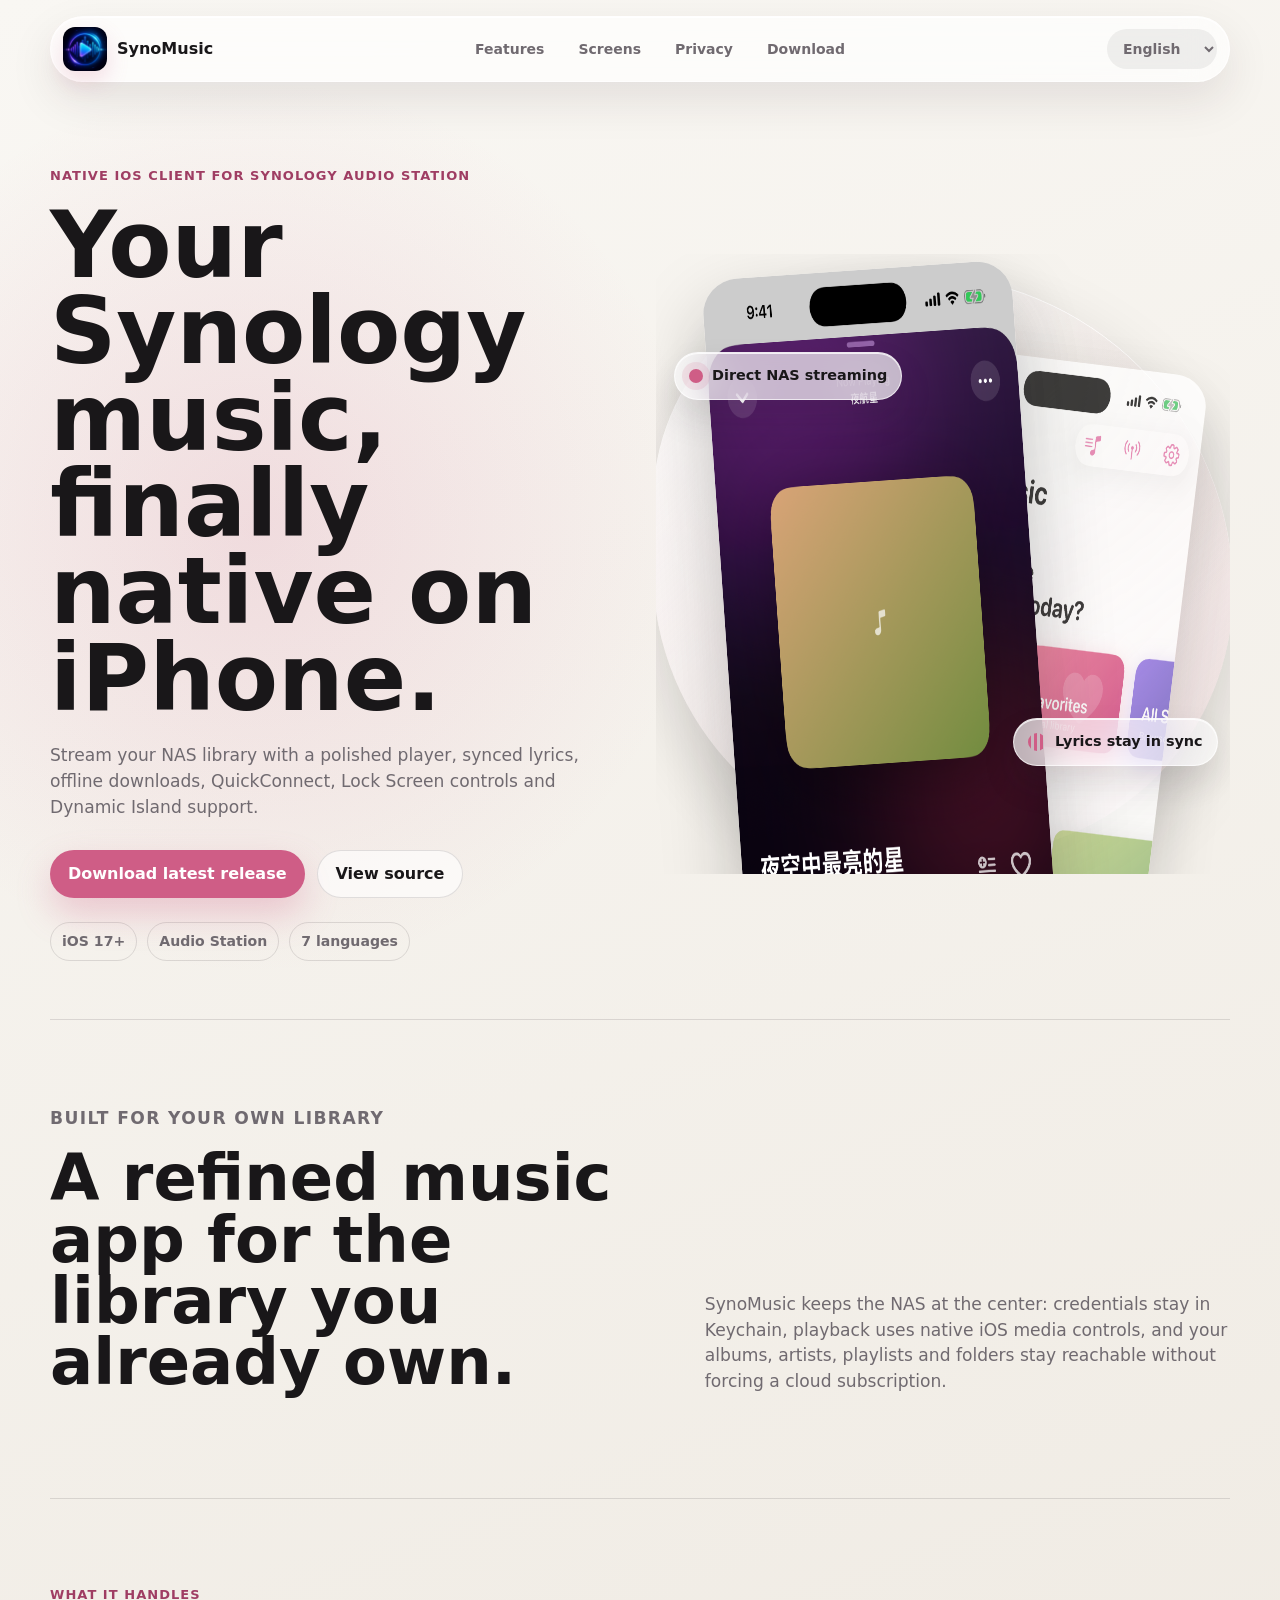
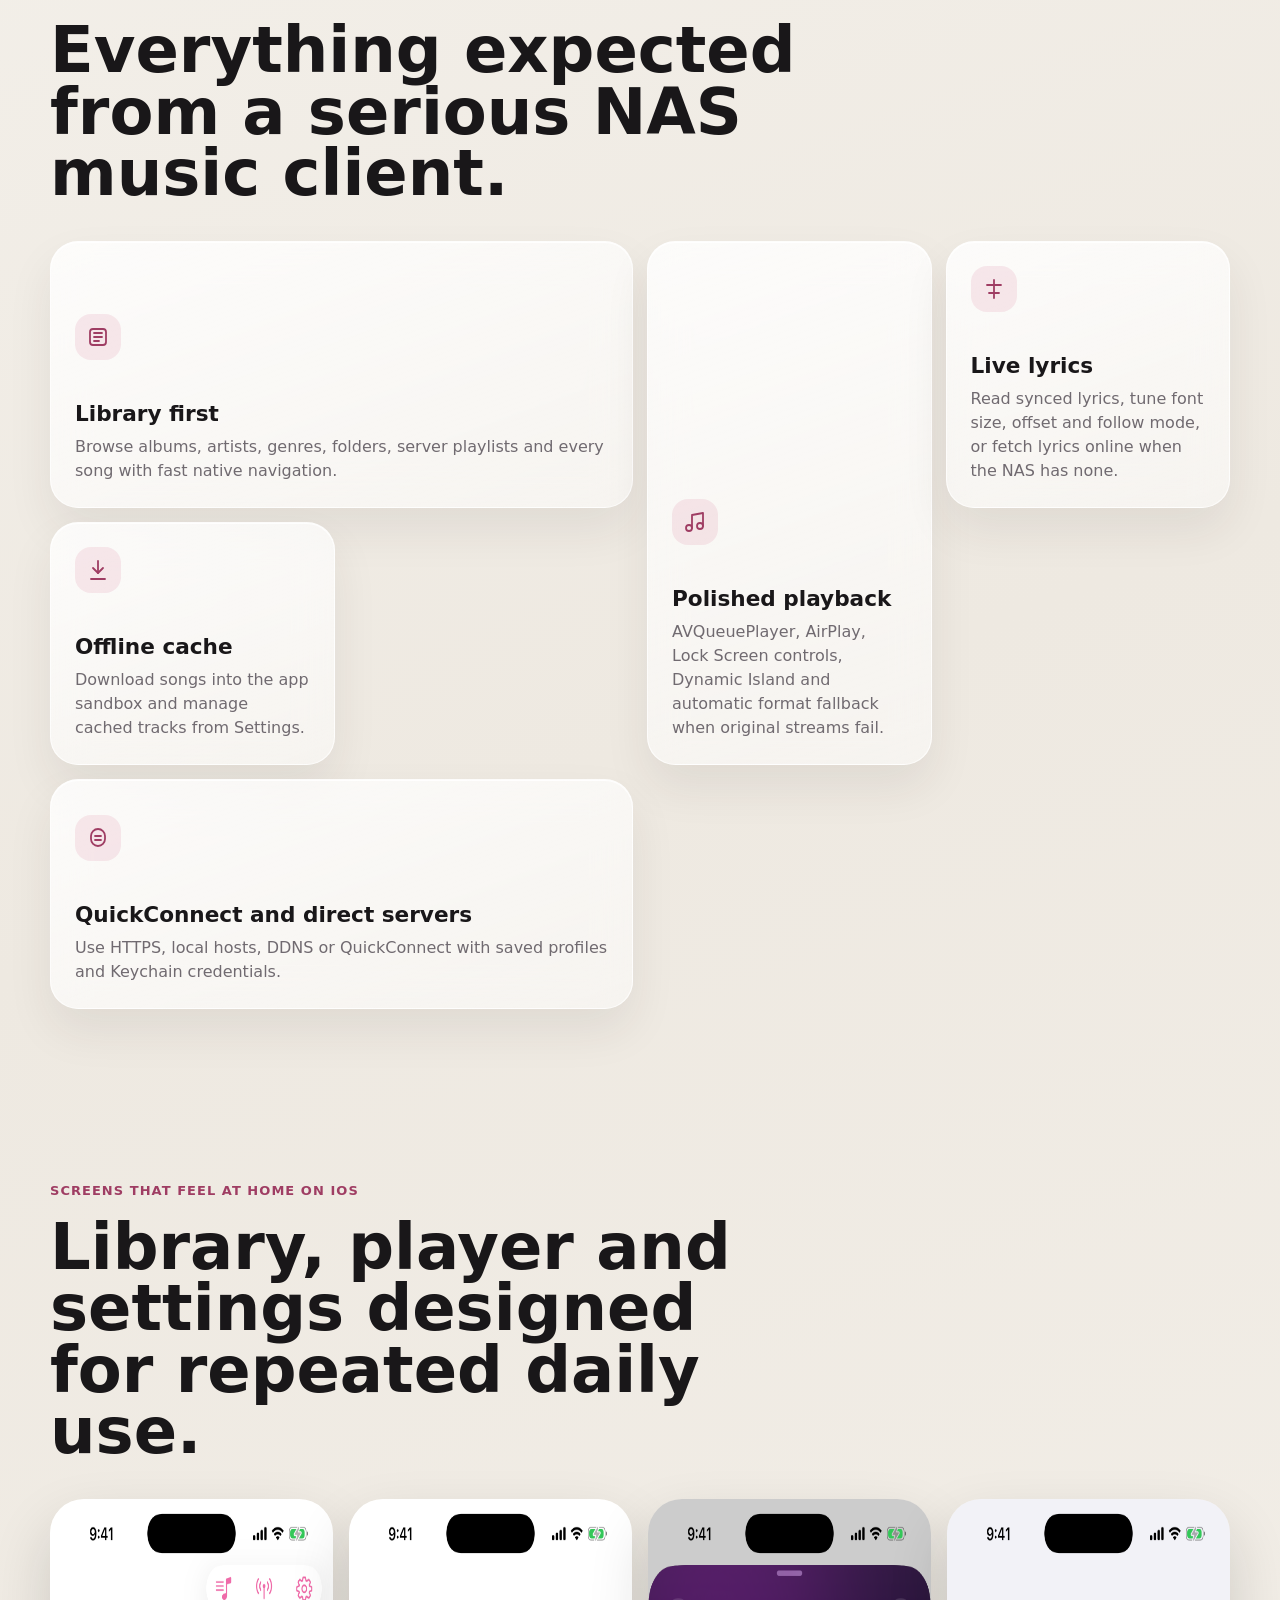
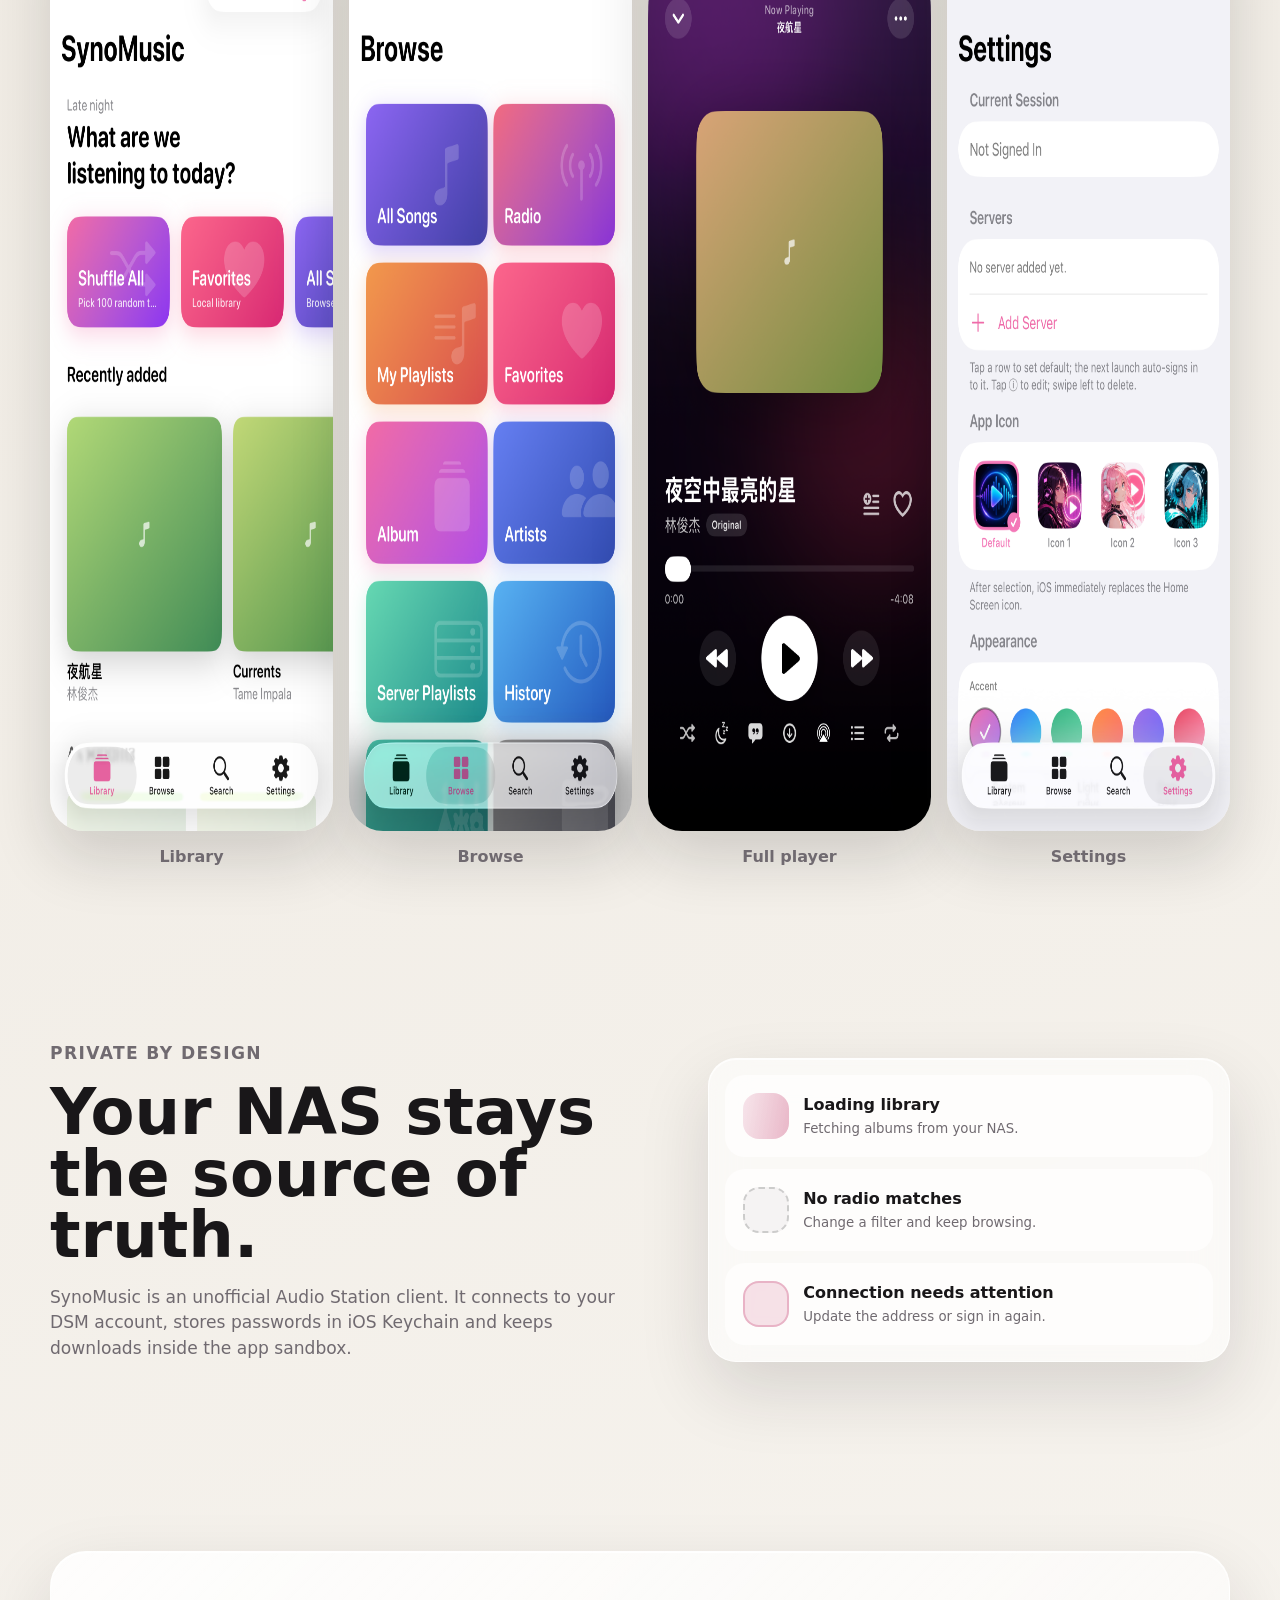
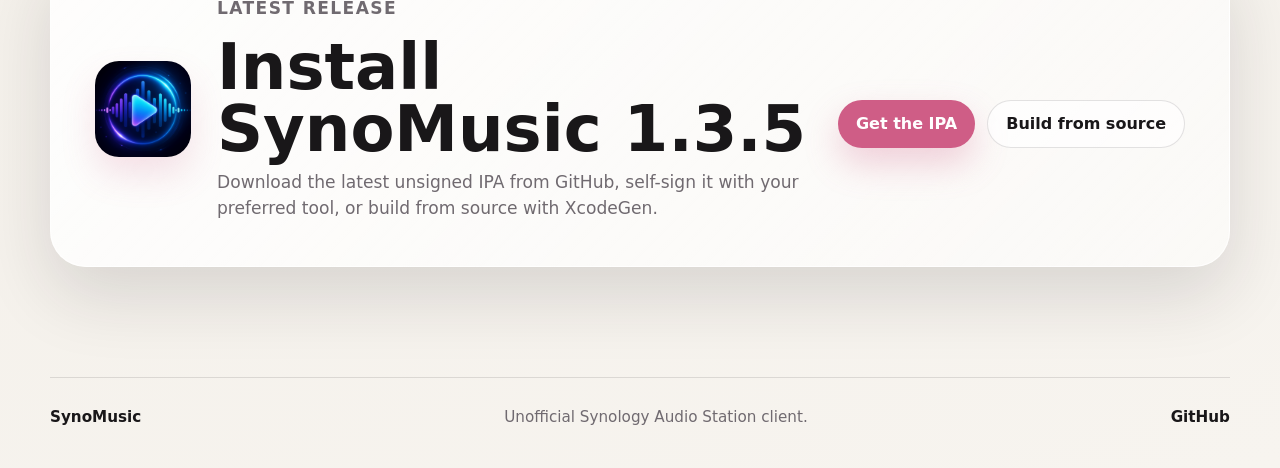
==== docs/index.html @ 9a3796c9 "Add GitHub Pages website" ====
<!doctype html>
<html lang="en">
<head>
  <meta charset="utf-8">
  <meta name="viewport" content="width=device-width, initial-scale=1">
  <meta name="color-scheme" content="light dark">
  <meta name="description" content="SynoMusic is a native iOS music client for Synology Audio Station.">
  <title>SynoMusic - Native Synology music for iPhone</title>
  <link rel="icon" href="./assets/images/app-icon-preview.png">
  <link rel="apple-touch-icon" href="./assets/images/app-icon-preview.png">
  <link rel="stylesheet" href="./assets/styles.css">
</head>
<body>
  <div class="site-shell">
    <header class="site-header" data-reveal>
      <a class="brand" href="#top" aria-label="SynoMusic">
        <img src="./assets/images/app-icon-preview.png" width="44" height="44" alt="">
        <span>SynoMusic</span>
      </a>
      <nav class="main-nav" aria-label="Primary">
        <a href="#features" data-i18n="nav.features">Features</a>
        <a href="#screens" data-i18n="nav.screens">Screens</a>
        <a href="#privacy" data-i18n="nav.privacy">Privacy</a>
        <a href="#download" data-i18n="nav.download">Download</a>
      </nav>
      <label class="language-picker">
        <span class="sr-only" data-i18n="language.label">Language</span>
        <select id="languageSelect" aria-label="Language">
          <option value="en">English</option>
          <option value="zh-Hans">简体中文</option>
          <option value="zh-Hant">繁體中文</option>
          <option value="ja">日本語</option>
          <option value="ko">한국어</option>
          <option value="de">Deutsch</option>
          <option value="fr">Français</option>
        </select>
      </label>
    </header>

    <main id="top">
      <section class="hero-section" aria-labelledby="hero-title">
        <div class="hero-copy" data-reveal>
          <p class="eyebrow" data-i18n="hero.eyebrow">Native iOS client for Synology Audio Station</p>
          <h1 id="hero-title" data-i18n="hero.title">Your Synology music, finally native on iPhone.</h1>
          <p class="hero-lede" data-i18n="hero.lede">Stream your NAS library with a polished player, synced lyrics, offline downloads, QuickConnect, Lock Screen controls and Dynamic Island support.</p>
          <div class="hero-actions">
            <a class="button primary" href="https://github.com/ZanwingMak/SynoMusic/releases/latest" data-i18n="hero.primaryCta">Download latest release</a>
            <a class="button secondary" href="https://github.com/ZanwingMak/SynoMusic" data-i18n="hero.secondaryCta">View source</a>
          </div>
          <div class="hero-meta" aria-label="Highlights">
            <span data-i18n="hero.metaOne">iOS 17+</span>
            <span data-i18n="hero.metaTwo">Audio Station</span>
            <span data-i18n="hero.metaThree">7 languages</span>
          </div>
        </div>

        <div class="hero-visual" data-reveal>
          <div class="visual-orbit" aria-hidden="true"></div>
          <div class="phone-stack" aria-label="SynoMusic app screenshots">
            <img class="phone-shot shot-back" src="./assets/images/screen-library.png" width="430" height="932" alt="">
            <img class="phone-shot shot-front" src="./assets/images/screen-player.png" width="430" height="932" alt="SynoMusic full player screen">
          </div>
          <div class="status-float status-top">
            <span class="status-dot"></span>
            <span data-i18n="hero.floatOne">Direct NAS streaming</span>
          </div>
          <div class="status-float status-bottom">
            <span class="wave-icon" aria-hidden="true"></span>
            <span data-i18n="hero.floatTwo">Lyrics stay in sync</span>
          </div>
        </div>
      </section>

      <section class="section intro-strip" aria-label="Product summary" data-reveal>
        <div>
          <p class="section-kicker" data-i18n="intro.kicker">Built for your own library</p>
          <h2 data-i18n="intro.title">A refined music app for the library you already own.</h2>
        </div>
        <p data-i18n="intro.body">SynoMusic keeps the NAS at the center: credentials stay in Keychain, playback uses native iOS media controls, and your albums, artists, playlists and folders stay reachable without forcing a cloud subscription.</p>
      </section>

      <section id="features" class="section feature-grid" aria-labelledby="features-title">
        <div class="section-heading" data-reveal>
          <p class="section-kicker" data-i18n="features.kicker">What it handles</p>
          <h2 id="features-title" data-i18n="features.title">Everything expected from a serious NAS music client.</h2>
        </div>
        <div class="features">
          <article class="feature-panel large" data-reveal>
            <div class="feature-icon" aria-hidden="true">
              <svg viewBox="0 0 24 24"><path d="M4 17V7a3 3 0 0 1 3-3h10a3 3 0 0 1 3 3v10a3 3 0 0 1-3 3H7a3 3 0 0 1-3-3Z"/><path d="M8 8h8M8 12h8M8 16h5"/></svg>
            </div>
            <h3 data-i18n="features.library.title">Library first</h3>
            <p data-i18n="features.library.body">Browse albums, artists, genres, folders, server playlists and every song with fast native navigation.</p>
          </article>
          <article class="feature-panel tall" data-reveal>
            <div class="feature-icon" aria-hidden="true">
              <svg viewBox="0 0 24 24"><path d="M9 18V5l11-2v13"/><circle cx="6" cy="18" r="3"/><circle cx="17" cy="16" r="3"/></svg>
            </div>
            <h3 data-i18n="features.player.title">Polished playback</h3>
            <p data-i18n="features.player.body">AVQueuePlayer, AirPlay, Lock Screen controls, Dynamic Island and automatic format fallback when original streams fail.</p>
          </article>
          <article class="feature-panel" data-reveal>
            <div class="feature-icon" aria-hidden="true">
              <svg viewBox="0 0 24 24"><path d="M12 3v18M5 8h14M7 16h10"/></svg>
            </div>
            <h3 data-i18n="features.lyrics.title">Live lyrics</h3>
            <p data-i18n="features.lyrics.body">Read synced lyrics, tune font size, offset and follow mode, or fetch lyrics online when the NAS has none.</p>
          </article>
          <article class="feature-panel" data-reveal>
            <div class="feature-icon" aria-hidden="true">
              <svg viewBox="0 0 24 24"><path d="M12 3v12"/><path d="m7 10 5 5 5-5"/><path d="M5 21h14"/></svg>
            </div>
            <h3 data-i18n="features.offline.title">Offline cache</h3>
            <p data-i18n="features.offline.body">Download songs into the app sandbox and manage cached tracks from Settings.</p>
          </article>
          <article class="feature-panel wide" data-reveal>
            <div class="feature-icon" aria-hidden="true">
              <svg viewBox="0 0 24 24"><path d="M12 3a7 7 0 0 0-7 7v3a7 7 0 0 0 14 0v-3a7 7 0 0 0-7-7Z"/><path d="M9 10h6M9 14h6"/></svg>
            </div>
            <h3 data-i18n="features.quickconnect.title">QuickConnect and direct servers</h3>
            <p data-i18n="features.quickconnect.body">Use HTTPS, local hosts, DDNS or QuickConnect with saved profiles and Keychain credentials.</p>
          </article>
        </div>
      </section>

      <section id="screens" class="section screen-showcase" aria-labelledby="screens-title">
        <div class="section-heading" data-reveal>
          <p class="section-kicker" data-i18n="screens.kicker">Screens that feel at home on iOS</p>
          <h2 id="screens-title" data-i18n="screens.title">Library, player and settings designed for repeated daily use.</h2>
        </div>
        <div class="screen-rail" aria-label="Application screenshots">
          <figure data-reveal>
            <img src="./assets/images/screen-library.png" width="430" height="932" alt="Library screen">
            <figcaption data-i18n="screens.library">Library</figcaption>
          </figure>
          <figure data-reveal>
            <img src="./assets/images/screen-browse.png" width="430" height="932" alt="Browse screen">
            <figcaption data-i18n="screens.browse">Browse</figcaption>
          </figure>
          <figure data-reveal>
            <img src="./assets/images/screen-player.png" width="430" height="932" alt="Full player screen">
            <figcaption data-i18n="screens.player">Full player</figcaption>
          </figure>
          <figure data-reveal>
            <img src="./assets/images/screen-settings.png" width="430" height="932" alt="Settings screen">
            <figcaption data-i18n="screens.settings">Settings</figcaption>
          </figure>
        </div>
      </section>

      <section id="privacy" class="section trust-section" aria-labelledby="privacy-title">
        <div class="trust-copy" data-reveal>
          <p class="section-kicker" data-i18n="privacy.kicker">Private by design</p>
          <h2 id="privacy-title" data-i18n="privacy.title">Your NAS stays the source of truth.</h2>
          <p data-i18n="privacy.body">SynoMusic is an unofficial Audio Station client. It connects to your DSM account, stores passwords in iOS Keychain and keeps downloads inside the app sandbox.</p>
        </div>
        <div class="state-board" data-reveal aria-live="polite">
          <div class="state-row loading">
            <span></span>
            <strong data-i18n="states.loading.title">Loading library</strong>
            <small data-i18n="states.loading.body">Fetching albums from your NAS.</small>
          </div>
          <div class="state-row empty">
            <span></span>
            <strong data-i18n="states.empty.title">No radio matches</strong>
            <small data-i18n="states.empty.body">Change a filter and keep browsing.</small>
          </div>
          <div class="state-row error">
            <span></span>
            <strong data-i18n="states.error.title">Connection needs attention</strong>
            <small data-i18n="states.error.body">Update the address or sign in again.</small>
          </div>
        </div>
      </section>

      <section id="download" class="section download-section" aria-labelledby="download-title" data-reveal>
        <div class="download-card">
          <img src="./assets/images/app-icon.png" width="96" height="96" alt="">
          <div>
            <p class="section-kicker" data-i18n="download.kicker">Latest release</p>
            <h2 id="download-title" data-i18n="download.title">Install SynoMusic 1.3.5</h2>
            <p data-i18n="download.body">Download the latest unsigned IPA from GitHub, self-sign it with your preferred tool, or build from source with XcodeGen.</p>
          </div>
          <div class="download-actions">
            <a class="button primary" href="https://github.com/ZanwingMak/SynoMusic/releases/latest" data-i18n="download.primaryCta">Get the IPA</a>
            <a class="button secondary" href="https://github.com/ZanwingMak/SynoMusic#build-from-source" data-i18n="download.secondaryCta">Build from source</a>
          </div>
        </div>
      </section>
    </main>

    <footer class="site-footer">
      <span>SynoMusic</span>
      <span data-i18n="footer.note">Unofficial Synology Audio Station client.</span>
      <a href="https://github.com/ZanwingMak/SynoMusic" data-i18n="footer.github">GitHub</a>
    </footer>
  </div>

  <script src="./assets/main.js"></script>
</body>
</html>
---- docs/assets/styles.css ----
:root {
  color-scheme: light;
  --bg: #f7f4ef;
  --surface: rgba(255, 255, 255, 0.72);
  --surface-strong: #ffffff;
  --ink: #191719;
  --muted: #706a70;
  --line: rgba(25, 23, 25, 0.12);
  --accent: #cf5d86;
  --accent-dark: #9f3d63;
  --accent-soft: rgba(207, 93, 134, 0.13);
  --shadow: 0 28px 70px rgba(37, 27, 32, 0.14);
  --radius-lg: 28px;
  --radius-md: 20px;
  --radius-sm: 14px;
  --font-display: "Outfit", "Avenir Next", "SF Pro Display", ui-sans-serif, system-ui, sans-serif;
  --font-body: "Satoshi", "Avenir Next", "SF Pro Text", ui-sans-serif, system-ui, sans-serif;
}

* {
  box-sizing: border-box;
}

html {
  scroll-behavior: smooth;
}

body {
  margin: 0;
  background:
    radial-gradient(circle at 20% 10%, rgba(207, 93, 134, 0.16), transparent 28rem),
    linear-gradient(160deg, #f9f7f3 0%, #eee9e1 45%, #f7f4ef 100%);
  color: var(--ink);
  font-family: var(--font-body);
  line-height: 1.5;
}

a {
  color: inherit;
  text-decoration: none;
}

img {
  display: block;
  max-width: 100%;
}

button,
select,
a {
  -webkit-tap-highlight-color: transparent;
}

:focus-visible {
  outline: 3px solid rgba(207, 93, 134, 0.5);
  outline-offset: 4px;
}

.site-shell {
  min-height: 100dvh;
  overflow: hidden;
}

.site-header {
  position: sticky;
  top: 16px;
  z-index: 20;
  display: grid;
  grid-template-columns: auto 1fr auto;
  align-items: center;
  gap: 20px;
  width: min(1180px, calc(100% - 32px));
  margin: 16px auto 0;
  padding: 10px 12px;
  border: 1px solid rgba(255, 255, 255, 0.7);
  border-radius: 999px;
  background: rgba(255, 255, 255, 0.64);
  box-shadow: 0 18px 45px rgba(45, 34, 41, 0.1), inset 0 1px 0 rgba(255, 255, 255, 0.85);
  backdrop-filter: blur(22px);
}

.brand {
  display: inline-grid;
  grid-auto-flow: column;
  align-items: center;
  gap: 10px;
  min-width: 0;
  font-family: var(--font-display);
  font-weight: 800;
  letter-spacing: 0;
}

.brand img {
  border-radius: 12px;
  box-shadow: 0 10px 22px rgba(207, 93, 134, 0.2);
}

.main-nav {
  display: flex;
  justify-content: center;
  gap: 6px;
  min-width: 0;
}

.main-nav a,
.language-picker select {
  border: 0;
  border-radius: 999px;
  background: transparent;
  color: var(--muted);
  font: 700 14px/1 var(--font-body);
}

.main-nav a {
  padding: 12px 14px;
  transition: transform 180ms ease, background 180ms ease, color 180ms ease;
}

.main-nav a:hover {
  transform: translateY(-1px);
  background: rgba(25, 23, 25, 0.06);
  color: var(--ink);
}

.language-picker {
  display: grid;
}

.language-picker select {
  max-width: 132px;
  padding: 11px 12px;
  background: rgba(25, 23, 25, 0.06);
  cursor: pointer;
}

.sr-only {
  position: absolute;
  width: 1px;
  height: 1px;
  padding: 0;
  margin: -1px;
  overflow: hidden;
  clip: rect(0, 0, 0, 0);
  white-space: nowrap;
  border: 0;
}

.hero-section,
.section {
  width: min(1180px, calc(100% - 32px));
  margin: 0 auto;
}

.hero-section {
  display: grid;
  grid-template-columns: minmax(0, 0.96fr) minmax(320px, 1.04fr);
  gap: clamp(28px, 6vw, 92px);
  align-items: center;
  min-height: calc(100dvh - 92px);
  padding: 84px 0 58px;
}

.hero-copy {
  max-width: 650px;
}

.eyebrow,
.section-kicker {
  margin: 0 0 16px;
  color: var(--accent-dark);
  font-size: 13px;
  font-weight: 900;
  letter-spacing: 0.08em;
  text-transform: uppercase;
}

h1,
h2,
h3,
p {
  margin-top: 0;
}

h1,
h2,
h3 {
  font-family: var(--font-display);
  letter-spacing: 0;
}

h1 {
  margin-bottom: 22px;
  max-width: 740px;
  font-size: clamp(3rem, 7.2vw, 6.1rem);
  line-height: 0.94;
  word-break: keep-all;
  overflow-wrap: break-word;
}

h2 {
  font-size: clamp(2.15rem, 5vw, 4.7rem);
  line-height: 0.96;
  margin-bottom: 18px;
}

h3 {
  margin-bottom: 10px;
  font-size: 1.35rem;
  line-height: 1.08;
}

.hero-lede,
.intro-strip p,
.trust-copy p,
.download-card p {
  max-width: 65ch;
  color: var(--muted);
  font-size: 1.07rem;
}

.hero-actions,
.download-actions {
  display: flex;
  flex-wrap: wrap;
  gap: 12px;
  margin-top: 30px;
}

.button {
  display: inline-flex;
  align-items: center;
  justify-content: center;
  min-height: 48px;
  padding: 0 18px;
  border-radius: 999px;
  font-weight: 850;
  transition: transform 180ms ease, box-shadow 180ms ease, background 180ms ease;
}

.button:hover {
  transform: translateY(-2px);
}

.button:active {
  transform: scale(0.98);
}

.button.primary {
  background: var(--accent);
  color: #fff;
  box-shadow: 0 16px 35px rgba(207, 93, 134, 0.28);
}

.button.secondary {
  border: 1px solid var(--line);
  background: rgba(255, 255, 255, 0.62);
  color: var(--ink);
}

.hero-meta {
  display: flex;
  flex-wrap: wrap;
  gap: 10px;
  margin-top: 24px;
}

.hero-meta span {
  padding: 8px 11px;
  border: 1px solid var(--line);
  border-radius: 999px;
  color: var(--muted);
  font-size: 0.88rem;
  font-weight: 750;
}

.hero-visual {
  position: relative;
  min-height: 620px;
  display: grid;
  place-items: center;
  contain: layout style paint;
}

.visual-orbit {
  position: absolute;
  width: min(88vw, 580px);
  aspect-ratio: 1;
  border-radius: 42% 58% 48% 52%;
  background:
    linear-gradient(135deg, rgba(255, 255, 255, 0.75), rgba(207, 93, 134, 0.1)),
    radial-gradient(circle at 72% 25%, rgba(120, 140, 93, 0.18), transparent 14rem);
  box-shadow: inset 0 1px 0 rgba(255, 255, 255, 0.86), var(--shadow);
  animation: slowFloat 8s ease-in-out infinite;
}

.phone-stack {
  position: relative;
  width: min(82vw, 420px);
  min-height: 590px;
}

.phone-shot {
  position: absolute;
  width: min(64vw, 310px);
  border-radius: 36px;
  box-shadow: 0 34px 75px rgba(25, 23, 25, 0.26);
  transform: translateZ(0);
}

.shot-back {
  right: 0;
  top: 40px;
  opacity: 0.74;
  transform: rotate(7deg) translateX(22px) scale(0.9);
  filter: saturate(0.88);
}

.shot-front {
  left: 0;
  top: 0;
  transform: rotate(-4deg);
}

.status-float {
  position: absolute;
  display: inline-flex;
  align-items: center;
  gap: 9px;
  max-width: 230px;
  padding: 12px 14px;
  border: 1px solid rgba(255, 255, 255, 0.68);
  border-radius: 999px;
  background: rgba(255, 255, 255, 0.68);
  color: var(--ink);
  font-size: 0.9rem;
  font-weight: 820;
  box-shadow: 0 18px 35px rgba(45, 34, 41, 0.12), inset 0 1px 0 rgba(255, 255, 255, 0.8);
  backdrop-filter: blur(18px);
}

.status-top {
  top: 98px;
  left: 18px;
}

.status-bottom {
  right: 12px;
  bottom: 108px;
}

.status-dot,
.wave-icon {
  width: 14px;
  height: 14px;
  border-radius: 999px;
  background: var(--accent);
  box-shadow: 0 0 0 7px var(--accent-soft);
}

.wave-icon {
  width: 18px;
  height: 18px;
  background: repeating-linear-gradient(90deg, var(--accent) 0 3px, transparent 3px 6px);
  box-shadow: none;
}

.section {
  padding: 86px 0;
}

.intro-strip {
  display: grid;
  grid-template-columns: minmax(0, 0.9fr) minmax(280px, 0.8fr);
  gap: clamp(24px, 5vw, 76px);
  align-items: end;
  border-top: 1px solid var(--line);
  border-bottom: 1px solid var(--line);
}

.section-heading {
  max-width: 760px;
  margin-bottom: 36px;
}

.features {
  display: grid;
  grid-template-columns: repeat(4, minmax(0, 1fr));
  grid-auto-rows: minmax(230px, auto);
  gap: 14px;
}

.feature-panel {
  display: grid;
  align-content: end;
  min-height: 230px;
  padding: 24px;
  border: 1px solid rgba(255, 255, 255, 0.72);
  border-radius: var(--radius-lg);
  background: linear-gradient(160deg, rgba(255, 255, 255, 0.82), rgba(255, 255, 255, 0.48));
  box-shadow: 0 22px 46px rgba(45, 34, 41, 0.08), inset 0 1px 0 rgba(255, 255, 255, 0.85);
  backdrop-filter: blur(18px);
  transition: transform 220ms ease, box-shadow 220ms ease;
}

.feature-panel:hover {
  transform: translateY(-5px);
  box-shadow: 0 30px 60px rgba(45, 34, 41, 0.12), inset 0 1px 0 rgba(255, 255, 255, 0.85);
}

.feature-panel.large,
.feature-panel.wide {
  grid-column: span 2;
}

.feature-panel.tall {
  grid-row: span 2;
}

.feature-icon {
  display: grid;
  place-items: center;
  width: 46px;
  height: 46px;
  margin-bottom: 42px;
  border-radius: 16px;
  background: var(--accent-soft);
  color: var(--accent-dark);
}

.feature-icon svg {
  width: 24px;
  height: 24px;
  fill: none;
  stroke: currentColor;
  stroke-width: 1.8;
  stroke-linecap: round;
  stroke-linejoin: round;
}

.feature-panel p {
  margin: 0;
  color: var(--muted);
}

.screen-showcase {
  overflow: visible;
}

.screen-rail {
  display: grid;
  grid-template-columns: repeat(4, minmax(210px, 1fr));
  gap: 16px;
}

.screen-rail figure {
  margin: 0;
}

.screen-rail img {
  width: 100%;
  border-radius: 34px;
  box-shadow: 0 28px 60px rgba(25, 23, 25, 0.16);
}

.screen-rail figcaption {
  margin-top: 14px;
  color: var(--muted);
  font-weight: 850;
  text-align: center;
}

.trust-section {
  display: grid;
  grid-template-columns: minmax(0, 0.82fr) minmax(320px, 0.72fr);
  gap: clamp(28px, 5vw, 72px);
  align-items: center;
}

.state-board {
  display: grid;
  gap: 12px;
  padding: 16px;
  border: 1px solid rgba(255, 255, 255, 0.72);
  border-radius: var(--radius-lg);
  background: rgba(255, 255, 255, 0.58);
  box-shadow: var(--shadow), inset 0 1px 0 rgba(255, 255, 255, 0.8);
  backdrop-filter: blur(18px);
}

.state-row {
  display: grid;
  grid-template-columns: 46px 1fr;
  gap: 2px 14px;
  align-items: center;
  padding: 18px;
  border-radius: var(--radius-md);
  background: rgba(255, 255, 255, 0.64);
}

.state-row span {
  grid-row: span 2;
  width: 46px;
  height: 46px;
  border-radius: 16px;
}

.state-row small {
  color: var(--muted);
}

.state-row.loading span {
  background: linear-gradient(100deg, rgba(207, 93, 134, 0.15), rgba(207, 93, 134, 0.42), rgba(207, 93, 134, 0.15));
  background-size: 200% 100%;
  animation: shimmer 1.8s ease-in-out infinite;
}

.state-row.empty span {
  border: 2px dashed rgba(25, 23, 25, 0.18);
  background: rgba(25, 23, 25, 0.04);
}

.state-row.error span {
  background: rgba(207, 93, 134, 0.18);
  box-shadow: inset 0 0 0 2px rgba(207, 93, 134, 0.35);
}

.download-section {
  padding-bottom: 110px;
}

.download-card {
  display: grid;
  grid-template-columns: auto minmax(0, 1fr) auto;
  gap: 26px;
  align-items: center;
  padding: clamp(22px, 5vw, 44px);
  border: 1px solid rgba(255, 255, 255, 0.74);
  border-radius: 36px;
  background: linear-gradient(135deg, rgba(255, 255, 255, 0.86), rgba(255, 255, 255, 0.54));
  box-shadow: var(--shadow), inset 0 1px 0 rgba(255, 255, 255, 0.86);
}

.download-card img {
  border-radius: 24px;
  box-shadow: 0 18px 34px rgba(207, 93, 134, 0.18);
}

.download-card h2 {
  margin-bottom: 10px;
}

.download-card p:last-child {
  margin-bottom: 0;
}

.site-footer {
  display: flex;
  flex-wrap: wrap;
  gap: 12px 22px;
  justify-content: space-between;
  width: min(1180px, calc(100% - 32px));
  margin: 0 auto;
  padding: 28px 0 40px;
  border-top: 1px solid var(--line);
  color: var(--muted);
  font-size: 0.95rem;
}

.site-footer span:first-child,
.site-footer a {
  color: var(--ink);
  font-weight: 850;
}

[data-reveal] {
  opacity: 1;
  transform: translateY(0);
  animation: fadeRise 700ms cubic-bezier(0.16, 1, 0.3, 1) both;
}

[data-reveal].is-visible {
  opacity: 1;
  transform: translateY(0);
}

@keyframes fadeRise {
  from {
    opacity: 0;
    transform: translateY(18px);
  }
  to {
    opacity: 1;
    transform: translateY(0);
  }
}

@keyframes slowFloat {
  0%,
  100% {
    transform: translateY(0) rotate(0deg);
  }
  50% {
    transform: translateY(-12px) rotate(3deg);
  }
}

@keyframes shimmer {
  0% {
    background-position: 180% 0;
  }
  100% {
    background-position: -20% 0;
  }
}

@media (max-width: 980px) {
  .site-header {
    grid-template-columns: 1fr auto;
    border-radius: 24px;
  }

  .main-nav {
    display: none;
  }

  .hero-section,
  .intro-strip,
  .trust-section,
  .download-card {
    grid-template-columns: 1fr;
  }

  .hero-section {
    min-height: auto;
    padding-top: 60px;
  }

  h1 {
    max-width: 720px;
  }

  .hero-visual {
    min-height: 560px;
  }

  .features,
  .screen-rail {
    grid-template-columns: repeat(2, minmax(0, 1fr));
  }

  .feature-panel.large,
  .feature-panel.wide,
  .feature-panel.tall {
    grid-column: span 1;
    grid-row: span 1;
  }

  .download-actions {
    margin-top: 0;
  }
}

@media (max-width: 640px) {
  .site-header,
  .hero-section,
  .section,
  .site-footer {
    width: min(100% - 24px, 1180px);
  }

  .site-header {
    top: 10px;
    margin-top: 10px;
  }

  .brand span {
    display: none;
  }

  .language-picker select {
    max-width: 118px;
  }

  .hero-section {
    gap: 18px;
    padding-bottom: 40px;
  }

  h1 {
    font-size: clamp(2.85rem, 16vw, 4.5rem);
  }

  h2 {
    font-size: clamp(2rem, 11vw, 3.4rem);
  }

  .hero-actions,
  .download-actions {
    display: grid;
  }

  .hero-visual {
    min-height: 500px;
  }

  .phone-stack {
    min-height: 500px;
  }

  .phone-shot {
    width: min(72vw, 280px);
    border-radius: 30px;
  }

  .status-float {
    max-width: 190px;
    font-size: 0.82rem;
  }

  .status-top {
    top: 72px;
    left: 0;
  }

  .status-bottom {
    right: 0;
    bottom: 78px;
  }

  .features,
  .screen-rail {
    grid-template-columns: 1fr;
  }

  .screen-rail {
    gap: 28px;
  }

  .screen-rail img {
    width: min(100%, 330px);
    margin: 0 auto;
  }

  .download-card {
    justify-items: start;
  }
}

@media (prefers-reduced-motion: reduce) {
  *,
  *::before,
  *::after {
    scroll-behavior: auto !important;
    animation-duration: 1ms !important;
    animation-iteration-count: 1 !important;
    transition-duration: 1ms !important;
  }

  [data-reveal] {
    opacity: 1;
    transform: none;
  }
}
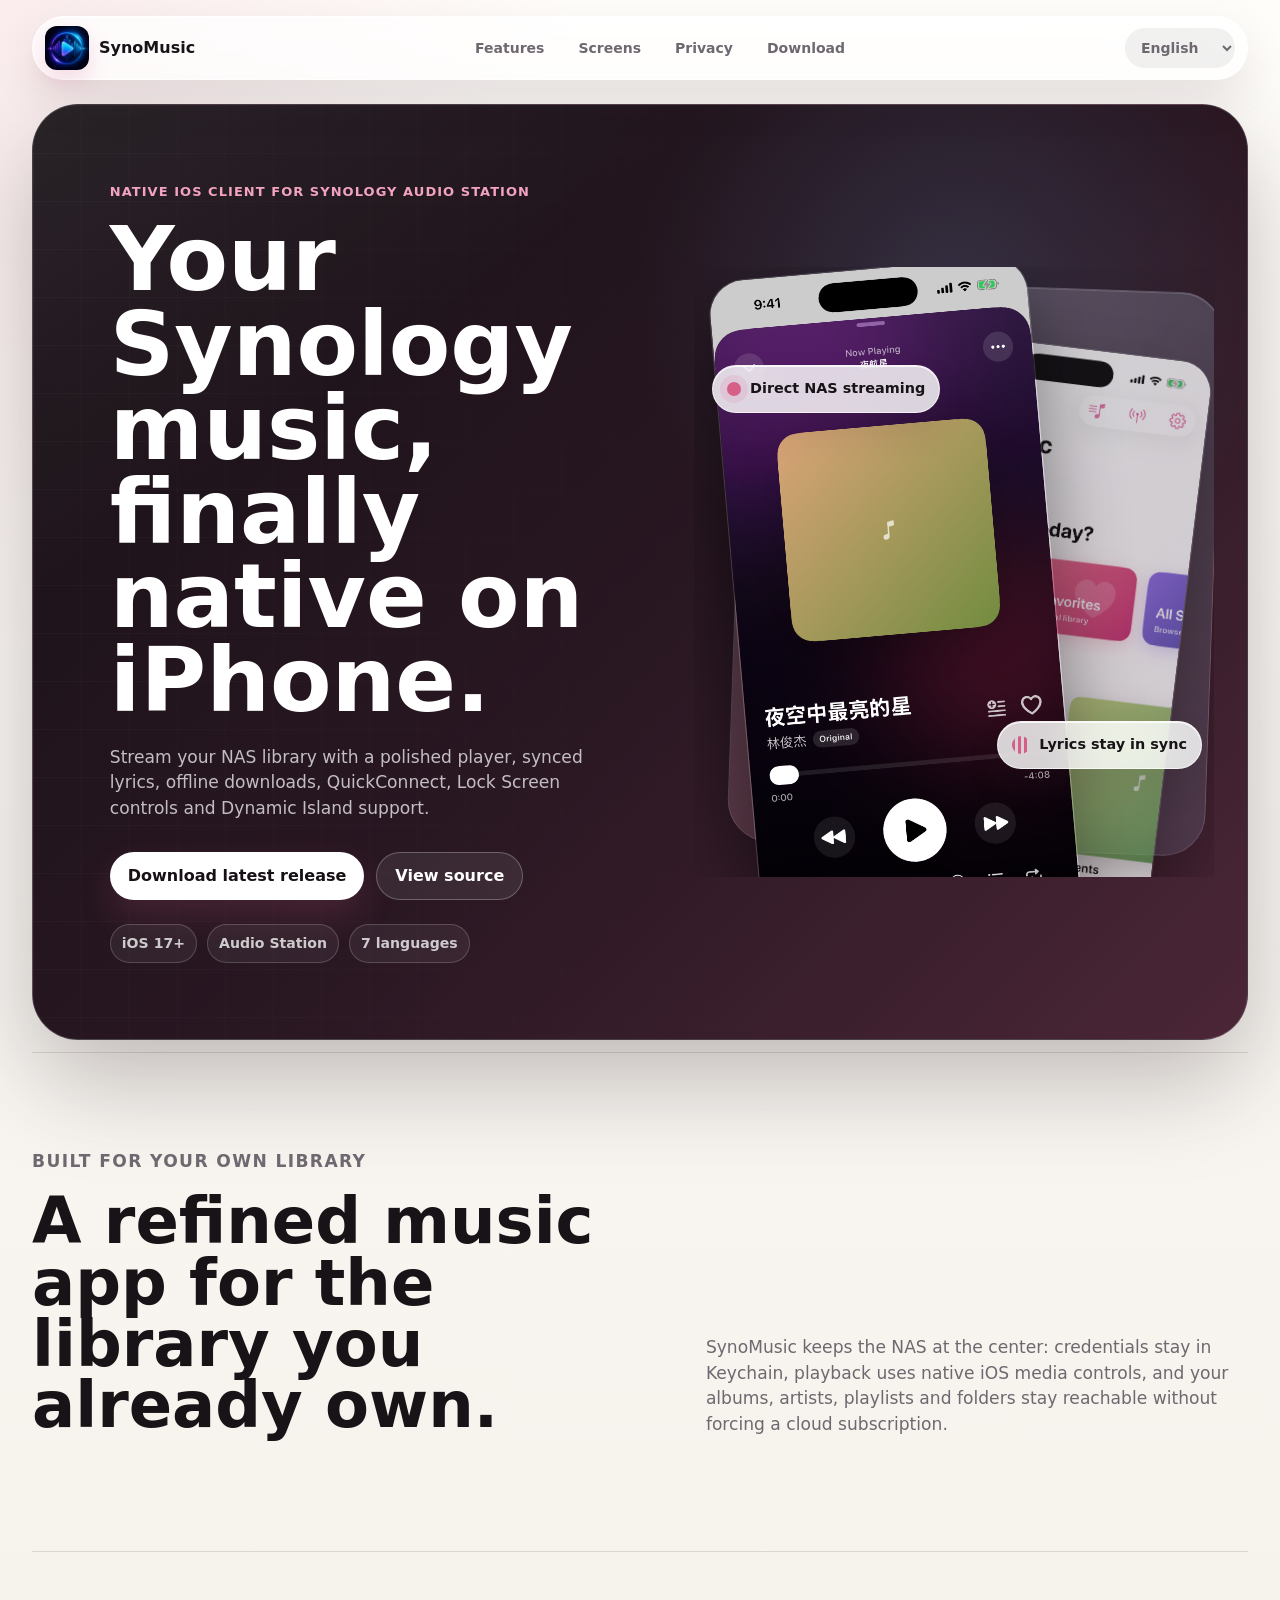
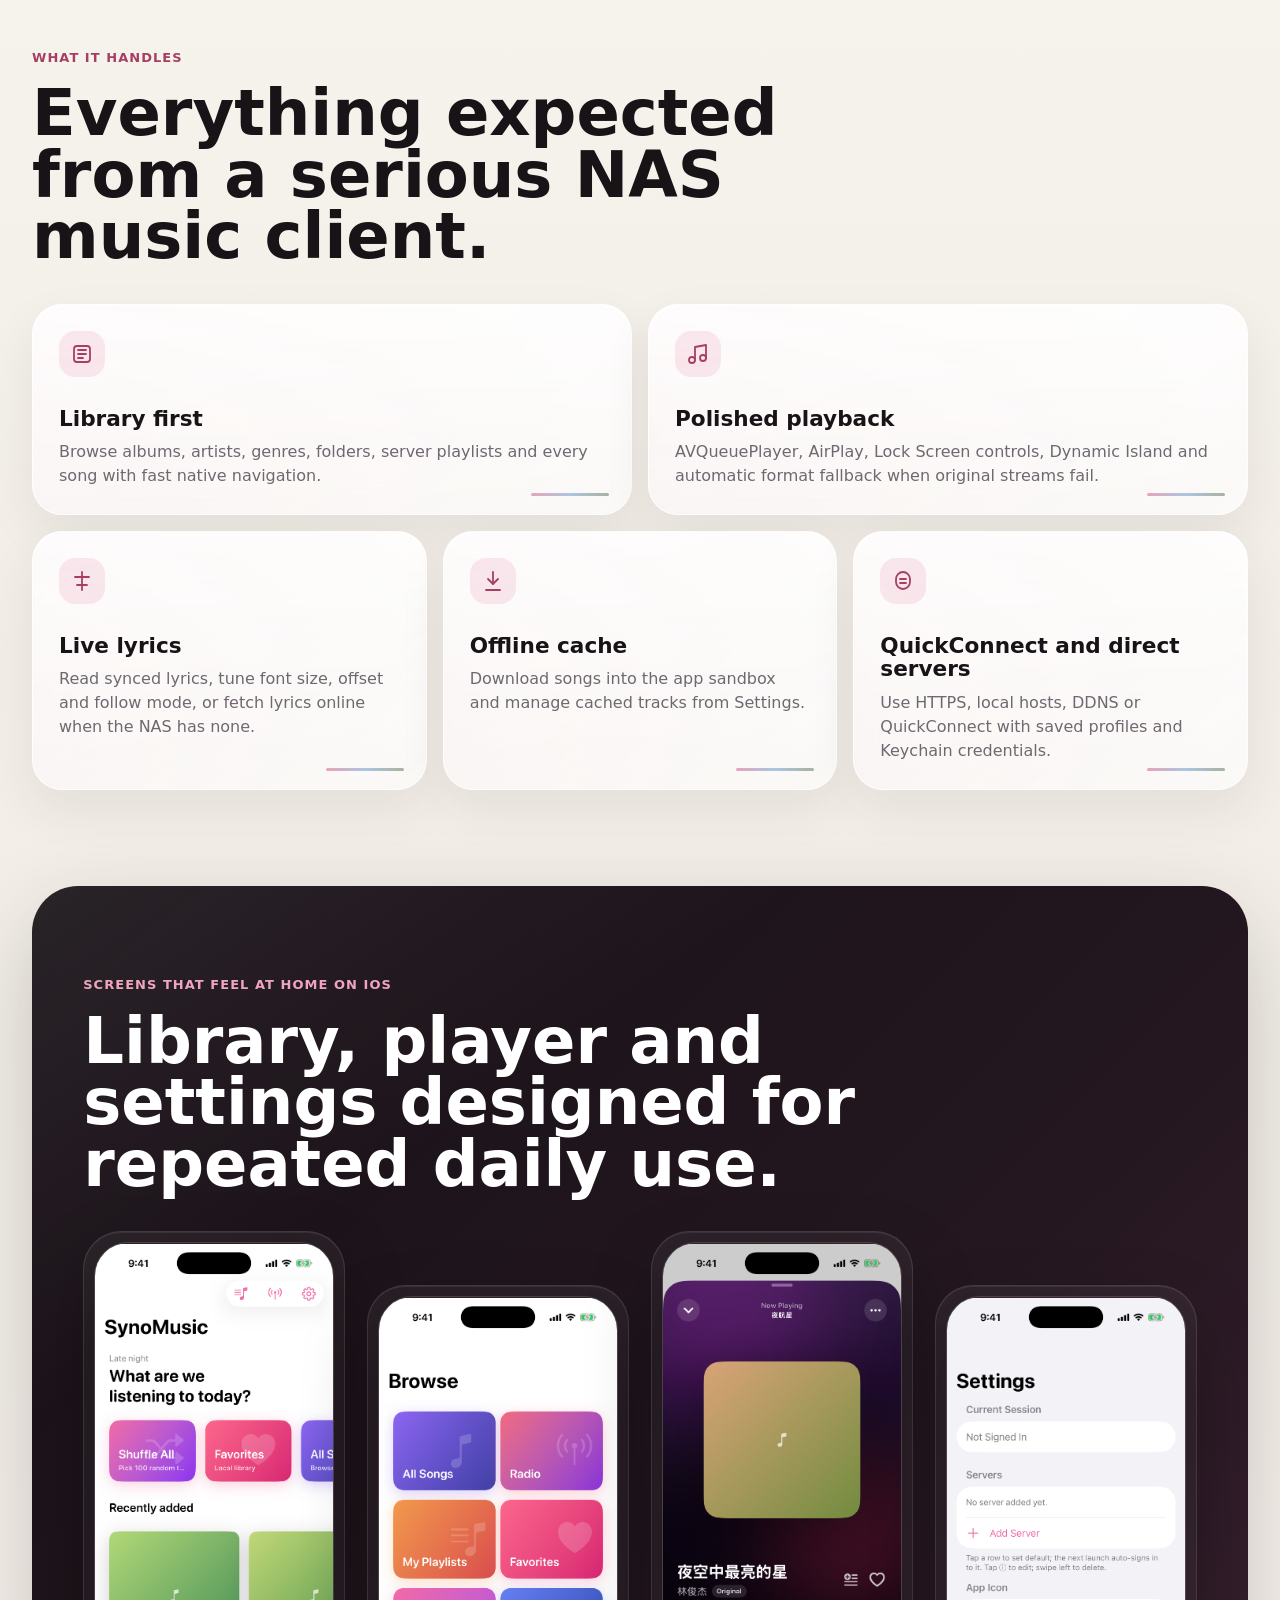
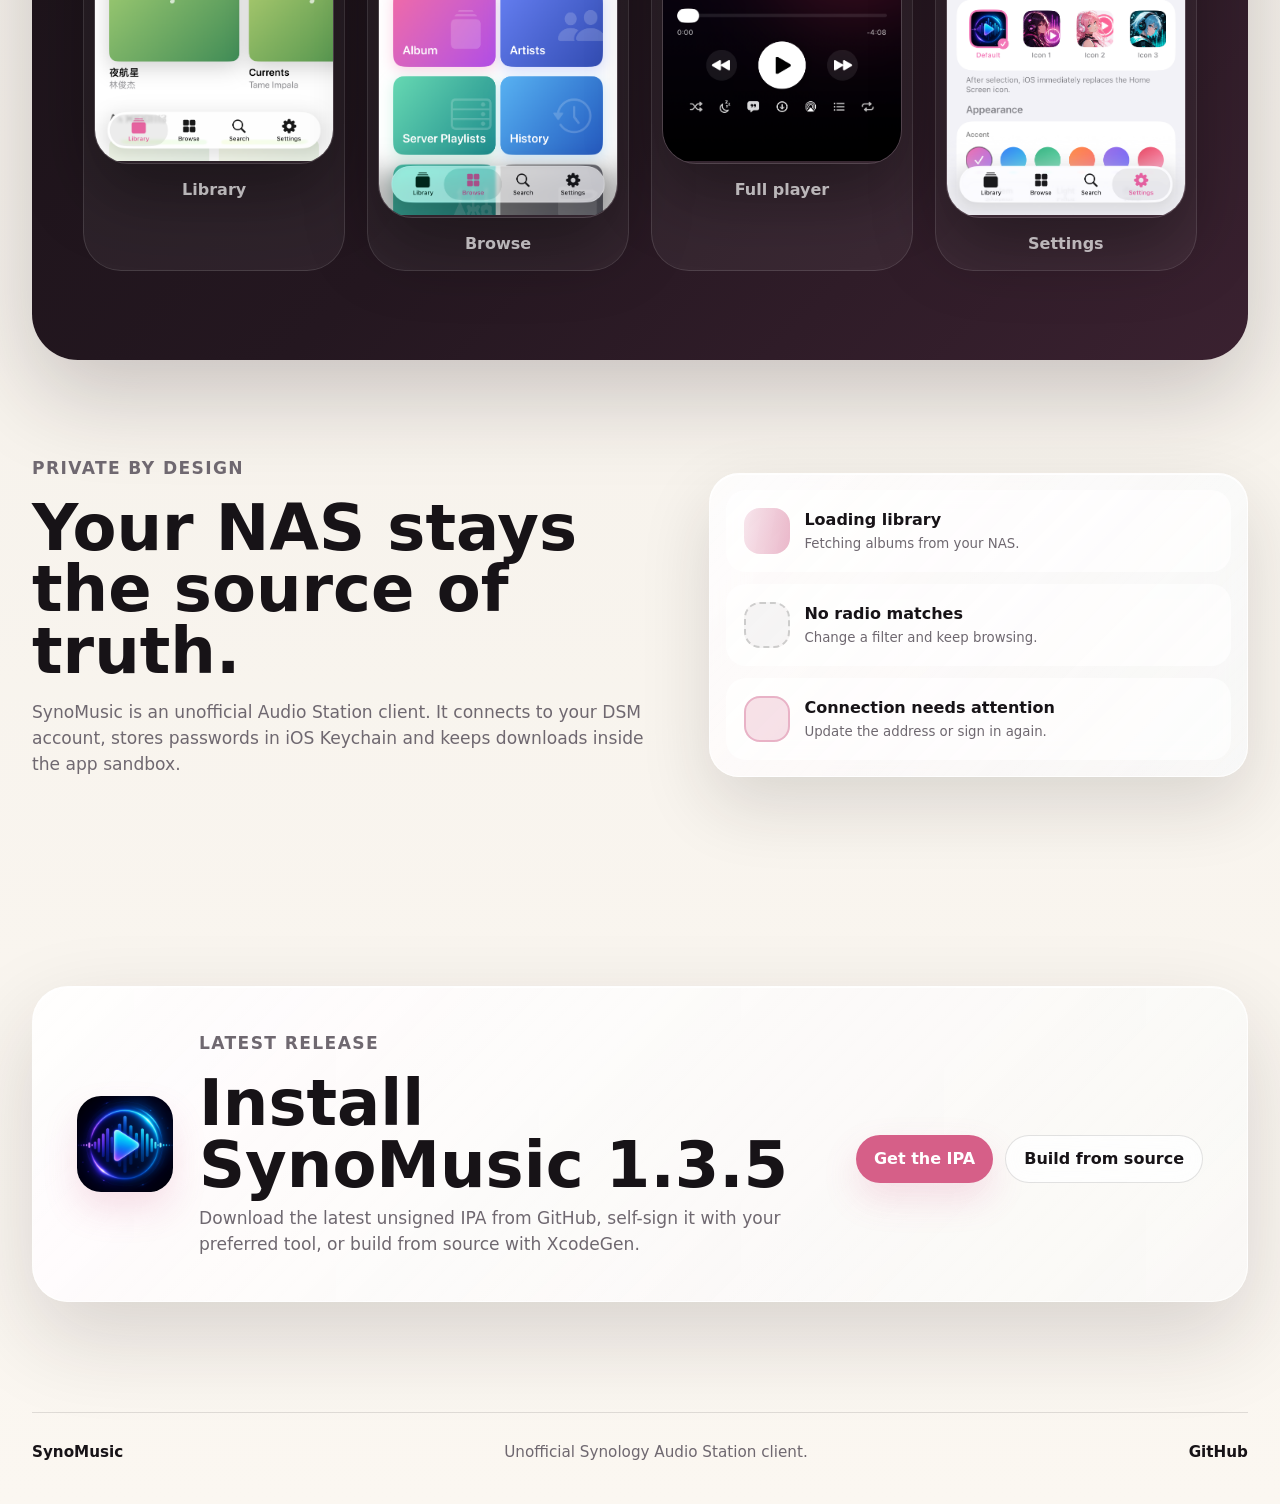
==== commit f97257fc: "Update open-source entry links" ====
--- a/docs/index.html
+++ b/docs/index.html
@@ -44,8 +44,8 @@
           <h1 id="hero-title" data-i18n="hero.title">Your Synology music, finally native on iPhone.</h1>
           <p class="hero-lede" data-i18n="hero.lede">Stream your NAS library with a polished player, synced lyrics, offline downloads, QuickConnect, Lock Screen controls and Dynamic Island support.</p>
           <div class="hero-actions">
-            <a class="button primary" href="https://github.com/ZanwingMak/SynoMusic/releases/latest" data-i18n="hero.primaryCta">Download latest release</a>
-            <a class="button secondary" href="https://github.com/ZanwingMak/SynoMusic" data-i18n="hero.secondaryCta">View source</a>
+            <a class="button primary" href="https://github.com/ZanwingMak/SynoMusic-OpenSource/releases/latest" data-i18n="hero.primaryCta">Download latest release</a>
+            <a class="button secondary" href="https://github.com/ZanwingMak/SynoMusic-OpenSource" data-i18n="hero.secondaryCta">View source</a>
           </div>
           <div class="hero-meta" aria-label="Highlights">
             <span data-i18n="hero.metaOne">iOS 17+</span>
@@ -182,8 +182,8 @@
             <p data-i18n="download.body">Download the latest unsigned IPA from GitHub, self-sign it with your preferred tool, or build from source with XcodeGen.</p>
           </div>
           <div class="download-actions">
-            <a class="button primary" href="https://github.com/ZanwingMak/SynoMusic/releases/latest" data-i18n="download.primaryCta">Get the IPA</a>
-            <a class="button secondary" href="https://github.com/ZanwingMak/SynoMusic#build-from-source" data-i18n="download.secondaryCta">Build from source</a>
+            <a class="button primary" href="https://github.com/ZanwingMak/SynoMusic-OpenSource/releases/latest" data-i18n="download.primaryCta">Get the IPA</a>
+            <a class="button secondary" href="https://github.com/ZanwingMak/SynoMusic-OpenSource#build-from-source" data-i18n="download.secondaryCta">Build from source</a>
           </div>
         </div>
       </section>
@@ -192,7 +192,7 @@
     <footer class="site-footer">
       <span>SynoMusic</span>
       <span data-i18n="footer.note">Unofficial Synology Audio Station client.</span>
-      <a href="https://github.com/ZanwingMak/SynoMusic" data-i18n="footer.github">GitHub</a>
+      <a href="https://github.com/ZanwingMak/SynoMusic-OpenSource" data-i18n="footer.github">GitHub</a>
     </footer>
   </div>
 
--- a/docs/assets/styles.css
+++ b/docs/assets/styles.css
@@ -1,16 +1,20 @@
 :root {
   color-scheme: light;
-  --bg: #f7f4ef;
-  --surface: rgba(255, 255, 255, 0.72);
+  --bg: #faf8f4;
+  --surface: rgba(255, 255, 255, 0.76);
   --surface-strong: #ffffff;
-  --ink: #191719;
-  --muted: #706a70;
-  --line: rgba(25, 23, 25, 0.12);
-  --accent: #cf5d86;
-  --accent-dark: #9f3d63;
-  --accent-soft: rgba(207, 93, 134, 0.13);
-  --shadow: 0 28px 70px rgba(37, 27, 32, 0.14);
-  --radius-lg: 28px;
+  --ink: #171317;
+  --muted: #6f6870;
+  --line: rgba(23, 19, 23, 0.12);
+  --accent: #d65f88;
+  --accent-dark: #a63f64;
+  --accent-soft: rgba(214, 95, 136, 0.13);
+  --forest: #667957;
+  --sky: #6a9bcc;
+  --night: #171116;
+  --night-2: #291722;
+  --shadow: 0 28px 70px rgba(36, 25, 31, 0.14);
+  --radius-lg: 30px;
   --radius-md: 20px;
   --radius-sm: 14px;
   --font-display: "Outfit", "Avenir Next", "SF Pro Display", ui-sans-serif, system-ui, sans-serif;
@@ -23,13 +27,16 @@
 
 html {
   scroll-behavior: smooth;
+  -webkit-text-size-adjust: 100%;
+  text-size-adjust: 100%;
 }
 
 body {
+  min-width: 320px;
   margin: 0;
   background:
-    radial-gradient(circle at 20% 10%, rgba(207, 93, 134, 0.16), transparent 28rem),
-    linear-gradient(160deg, #f9f7f3 0%, #eee9e1 45%, #f7f4ef 100%);
+    linear-gradient(130deg, rgba(214, 95, 136, 0.11), transparent 28rem),
+    linear-gradient(180deg, #fffdfa 0%, #f2eee7 48%, #fbf7f1 100%);
   color: var(--ink);
   font-family: var(--font-body);
   line-height: 1.5;
@@ -43,6 +50,7 @@
 img {
   display: block;
   max-width: 100%;
+  height: auto;
 }
 
 button,
@@ -69,13 +77,13 @@
   grid-template-columns: auto 1fr auto;
   align-items: center;
   gap: 20px;
-  width: min(1180px, calc(100% - 32px));
+  width: min(1280px, calc(100% - 32px));
   margin: 16px auto 0;
-  padding: 10px 12px;
-  border: 1px solid rgba(255, 255, 255, 0.7);
+  padding: 9px 12px;
+  border: 1px solid rgba(255, 255, 255, 0.76);
   border-radius: 999px;
-  background: rgba(255, 255, 255, 0.64);
-  box-shadow: 0 18px 45px rgba(45, 34, 41, 0.1), inset 0 1px 0 rgba(255, 255, 255, 0.85);
+  background: rgba(255, 255, 255, 0.72);
+  box-shadow: 0 18px 45px rgba(45, 34, 41, 0.1), inset 0 1px 0 rgba(255, 255, 255, 0.92);
   backdrop-filter: blur(22px);
 }
 
@@ -152,16 +160,41 @@
 }
 
 .hero-section {
-  display: grid;
-  grid-template-columns: minmax(0, 0.96fr) minmax(320px, 1.04fr);
-  gap: clamp(28px, 6vw, 92px);
+  position: relative;
+  isolation: isolate;
+  display: grid;
+  grid-template-columns: minmax(0, 0.92fr) minmax(340px, 1.08fr);
+  gap: clamp(28px, 5vw, 78px);
   align-items: center;
-  min-height: calc(100dvh - 92px);
-  padding: 84px 0 58px;
+  width: min(1320px, calc(100% - 32px));
+  min-height: calc(100dvh - 110px);
+  margin-top: 24px;
+  padding: clamp(46px, 6vw, 82px);
+  overflow: hidden;
+  border: 1px solid rgba(255, 255, 255, 0.16);
+  border-radius: 46px;
+  background:
+    linear-gradient(145deg, rgba(255, 255, 255, 0.08), transparent 28%),
+    radial-gradient(circle at 76% 20%, rgba(106, 155, 204, 0.18), transparent 20rem),
+    linear-gradient(135deg, var(--night) 0%, var(--night-2) 54%, #4b2636 100%);
+  box-shadow: 0 40px 100px rgba(38, 24, 32, 0.28);
+}
+
+.hero-section::before {
+  position: absolute;
+  inset: 0;
+  z-index: -1;
+  content: "";
+  background:
+    linear-gradient(90deg, rgba(255, 255, 255, 0.05) 1px, transparent 1px),
+    linear-gradient(180deg, rgba(255, 255, 255, 0.05) 1px, transparent 1px);
+  background-size: 48px 48px;
+  mask-image: linear-gradient(90deg, rgba(0, 0, 0, 0.5), transparent 72%);
 }
 
 .hero-copy {
   max-width: 650px;
+  color: #fff;
 }
 
 .eyebrow,
@@ -174,6 +207,10 @@
   text-transform: uppercase;
 }
 
+.hero-section .eyebrow {
+  color: #f1a3bf;
+}
+
 h1,
 h2,
 h3,
@@ -191,7 +228,8 @@
 h1 {
   margin-bottom: 22px;
   max-width: 740px;
-  font-size: clamp(3rem, 7.2vw, 6.1rem);
+  color: currentColor;
+  font-size: clamp(3.1rem, 7vw, 6.25rem);
   line-height: 0.94;
   word-break: keep-all;
   overflow-wrap: break-word;
@@ -216,6 +254,10 @@
   max-width: 65ch;
   color: var(--muted);
   font-size: 1.07rem;
+}
+
+.hero-lede {
+  color: rgba(255, 255, 255, 0.72);
 }
 
 .hero-actions,
@@ -246,14 +288,26 @@
 }
 
 .button.primary {
+  background: #fff;
+  color: var(--night);
+  box-shadow: 0 16px 35px rgba(214, 95, 136, 0.18);
+}
+
+.button.secondary {
+  border: 1px solid rgba(255, 255, 255, 0.26);
+  background: rgba(255, 255, 255, 0.08);
+  color: #fff;
+  backdrop-filter: blur(12px);
+}
+
+.download-card .button.primary {
   background: var(--accent);
   color: #fff;
-  box-shadow: 0 16px 35px rgba(207, 93, 134, 0.28);
-}
-
-.button.secondary {
-  border: 1px solid var(--line);
-  background: rgba(255, 255, 255, 0.62);
+}
+
+.download-card .button.secondary {
+  border-color: var(--line);
+  background: rgba(255, 255, 255, 0.68);
   color: var(--ink);
 }
 
@@ -266,16 +320,17 @@
 
 .hero-meta span {
   padding: 8px 11px;
-  border: 1px solid var(--line);
+  border: 1px solid rgba(255, 255, 255, 0.18);
   border-radius: 999px;
-  color: var(--muted);
+  color: rgba(255, 255, 255, 0.76);
   font-size: 0.88rem;
   font-weight: 750;
+  background: rgba(255, 255, 255, 0.06);
 }
 
 .hero-visual {
   position: relative;
-  min-height: 620px;
+  min-height: 610px;
   display: grid;
   place-items: center;
   contain: layout style paint;
@@ -283,27 +338,30 @@
 
 .visual-orbit {
   position: absolute;
-  width: min(88vw, 580px);
-  aspect-ratio: 1;
-  border-radius: 42% 58% 48% 52%;
+  inset: 18px 0 28px auto;
+  width: min(92%, 610px);
+  border: 1px solid rgba(255, 255, 255, 0.12);
+  border-radius: 42px;
   background:
-    linear-gradient(135deg, rgba(255, 255, 255, 0.75), rgba(207, 93, 134, 0.1)),
-    radial-gradient(circle at 72% 25%, rgba(120, 140, 93, 0.18), transparent 14rem);
-  box-shadow: inset 0 1px 0 rgba(255, 255, 255, 0.86), var(--shadow);
+    linear-gradient(135deg, rgba(255, 255, 255, 0.16), rgba(255, 255, 255, 0.04)),
+    linear-gradient(90deg, rgba(214, 95, 136, 0.14), rgba(106, 155, 204, 0.12));
+  box-shadow: inset 0 1px 0 rgba(255, 255, 255, 0.14), 0 30px 80px rgba(0, 0, 0, 0.22);
+  transform: rotate(2deg);
   animation: slowFloat 8s ease-in-out infinite;
 }
 
 .phone-stack {
   position: relative;
-  width: min(82vw, 420px);
-  min-height: 590px;
+  width: min(80vw, 460px);
+  min-height: 610px;
 }
 
 .phone-shot {
   position: absolute;
-  width: min(64vw, 310px);
+  width: min(64vw, 330px);
   border-radius: 36px;
-  box-shadow: 0 34px 75px rgba(25, 23, 25, 0.26);
+  border: 1px solid rgba(255, 255, 255, 0.16);
+  box-shadow: 0 34px 75px rgba(0, 0, 0, 0.42);
   transform: translateZ(0);
 }
 
@@ -318,7 +376,7 @@
 .shot-front {
   left: 0;
   top: 0;
-  transform: rotate(-4deg);
+  transform: rotate(-5deg);
 }
 
 .status-float {
@@ -330,7 +388,7 @@
   padding: 12px 14px;
   border: 1px solid rgba(255, 255, 255, 0.68);
   border-radius: 999px;
-  background: rgba(255, 255, 255, 0.68);
+  background: rgba(255, 255, 255, 0.82);
   color: var(--ink);
   font-size: 0.9rem;
   font-weight: 820;
@@ -365,7 +423,7 @@
 }
 
 .section {
-  padding: 86px 0;
+  padding: 96px 0;
 }
 
 .intro-strip {
@@ -373,6 +431,7 @@
   grid-template-columns: minmax(0, 0.9fr) minmax(280px, 0.8fr);
   gap: clamp(24px, 5vw, 76px);
   align-items: end;
+  margin-top: 12px;
   border-top: 1px solid var(--line);
   border-bottom: 1px solid var(--line);
 }
@@ -384,22 +443,38 @@
 
 .features {
   display: grid;
-  grid-template-columns: repeat(4, minmax(0, 1fr));
-  grid-auto-rows: minmax(230px, auto);
-  gap: 14px;
+  grid-template-columns: repeat(6, minmax(0, 1fr));
+  grid-auto-rows: minmax(190px, auto);
+  gap: 16px;
 }
 
 .feature-panel {
   display: grid;
-  align-content: end;
-  min-height: 230px;
-  padding: 24px;
+  position: relative;
+  align-content: start;
+  min-height: 210px;
+  padding: 26px;
+  overflow: hidden;
   border: 1px solid rgba(255, 255, 255, 0.72);
   border-radius: var(--radius-lg);
-  background: linear-gradient(160deg, rgba(255, 255, 255, 0.82), rgba(255, 255, 255, 0.48));
-  box-shadow: 0 22px 46px rgba(45, 34, 41, 0.08), inset 0 1px 0 rgba(255, 255, 255, 0.85);
+  background:
+    linear-gradient(180deg, rgba(255, 255, 255, 0.9), rgba(255, 255, 255, 0.66)),
+    linear-gradient(135deg, rgba(214, 95, 136, 0.12), transparent);
+  box-shadow: 0 20px 48px rgba(45, 34, 41, 0.08), inset 0 1px 0 rgba(255, 255, 255, 0.9);
   backdrop-filter: blur(18px);
   transition: transform 220ms ease, box-shadow 220ms ease;
+}
+
+.feature-panel::after {
+  position: absolute;
+  right: 22px;
+  bottom: 18px;
+  width: 78px;
+  height: 3px;
+  border-radius: 999px;
+  background: linear-gradient(90deg, var(--accent), var(--sky), var(--forest));
+  content: "";
+  opacity: 0.55;
 }
 
 .feature-panel:hover {
@@ -407,13 +482,17 @@
   box-shadow: 0 30px 60px rgba(45, 34, 41, 0.12), inset 0 1px 0 rgba(255, 255, 255, 0.85);
 }
 
+.feature-panel {
+  grid-column: span 2;
+}
+
 .feature-panel.large,
+.feature-panel.tall {
+  grid-column: span 3;
+}
+
 .feature-panel.wide {
   grid-column: span 2;
-}
-
-.feature-panel.tall {
-  grid-row: span 2;
 }
 
 .feature-icon {
@@ -421,7 +500,7 @@
   place-items: center;
   width: 46px;
   height: 46px;
-  margin-bottom: 42px;
+  margin-bottom: 30px;
   border-radius: 16px;
   background: var(--accent-soft);
   color: var(--accent-dark);
@@ -443,28 +522,60 @@
 }
 
 .screen-showcase {
-  overflow: visible;
+  width: min(1320px, calc(100% - 32px));
+  padding: clamp(58px, 7vw, 92px) clamp(18px, 4vw, 56px);
+  overflow: hidden;
+  border-radius: 46px;
+  background:
+    linear-gradient(145deg, rgba(255, 255, 255, 0.08), transparent 28%),
+    linear-gradient(135deg, #171116 0%, #241720 58%, #3a2130 100%);
+  color: #fff;
+  box-shadow: 0 34px 90px rgba(38, 24, 32, 0.22);
+}
+
+.screen-showcase .section-kicker {
+  color: #f0a4bf;
+}
+
+.screen-showcase h2 {
+  color: #fff;
+}
+
+.screen-showcase .section-heading {
+  max-width: 860px;
 }
 
 .screen-rail {
   display: grid;
-  grid-template-columns: repeat(4, minmax(210px, 1fr));
-  gap: 16px;
+  grid-template-columns: repeat(4, minmax(220px, 1fr));
+  gap: clamp(18px, 2.4vw, 30px);
 }
 
 .screen-rail figure {
   margin: 0;
+  padding: 10px 10px 14px;
+  border: 1px solid rgba(255, 255, 255, 0.12);
+  border-radius: 38px;
+  background: rgba(255, 255, 255, 0.055);
+  box-shadow: inset 0 1px 0 rgba(255, 255, 255, 0.08);
+}
+
+.screen-rail figure:nth-child(even) {
+  margin-top: 54px;
 }
 
 .screen-rail img {
   width: 100%;
+  aspect-ratio: 1206 / 2622;
+  object-fit: contain;
+  border: 1px solid rgba(255, 255, 255, 0.14);
   border-radius: 34px;
-  box-shadow: 0 28px 60px rgba(25, 23, 25, 0.16);
+  box-shadow: 0 28px 70px rgba(0, 0, 0, 0.38);
 }
 
 .screen-rail figcaption {
   margin-top: 14px;
-  color: var(--muted);
+  color: rgba(255, 255, 255, 0.68);
   font-weight: 850;
   text-align: center;
 }
@@ -482,8 +593,10 @@
   padding: 16px;
   border: 1px solid rgba(255, 255, 255, 0.72);
   border-radius: var(--radius-lg);
-  background: rgba(255, 255, 255, 0.58);
-  box-shadow: var(--shadow), inset 0 1px 0 rgba(255, 255, 255, 0.8);
+  background:
+    linear-gradient(135deg, rgba(255, 255, 255, 0.88), rgba(255, 255, 255, 0.58)),
+    linear-gradient(90deg, rgba(214, 95, 136, 0.08), rgba(106, 155, 204, 0.08));
+  box-shadow: var(--shadow), inset 0 1px 0 rgba(255, 255, 255, 0.88);
   backdrop-filter: blur(18px);
 }
 
@@ -536,8 +649,10 @@
   padding: clamp(22px, 5vw, 44px);
   border: 1px solid rgba(255, 255, 255, 0.74);
   border-radius: 36px;
-  background: linear-gradient(135deg, rgba(255, 255, 255, 0.86), rgba(255, 255, 255, 0.54));
-  box-shadow: var(--shadow), inset 0 1px 0 rgba(255, 255, 255, 0.86);
+  background:
+    linear-gradient(135deg, rgba(255, 255, 255, 0.92), rgba(255, 255, 255, 0.66)),
+    linear-gradient(90deg, rgba(214, 95, 136, 0.1), rgba(102, 121, 87, 0.08));
+  box-shadow: 0 34px 90px rgba(38, 24, 32, 0.16), inset 0 1px 0 rgba(255, 255, 255, 0.9);
 }
 
 .download-card img {
@@ -613,6 +728,31 @@
   }
 }
 
+@media (min-width: 1280px) {
+  .site-header,
+  .hero-section,
+  .section,
+  .site-footer {
+    width: min(1320px, calc(100% - 64px));
+  }
+
+  .hero-section {
+    grid-template-columns: minmax(520px, 0.95fr) minmax(520px, 1.05fr);
+  }
+
+  .phone-stack {
+    width: min(34vw, 460px);
+  }
+
+  .phone-shot {
+    width: min(25vw, 330px);
+  }
+
+  .screen-rail {
+    gap: 22px;
+  }
+}
+
 @media (max-width: 980px) {
   .site-header {
     grid-template-columns: 1fr auto;
@@ -648,6 +788,7 @@
     grid-template-columns: repeat(2, minmax(0, 1fr));
   }
 
+  .feature-panel,
   .feature-panel.large,
   .feature-panel.wide,
   .feature-panel.tall {
@@ -733,16 +874,103 @@
   }
 
   .screen-rail {
-    gap: 28px;
+    display: flex;
+    gap: 18px;
+    margin-inline: -12px;
+    padding: 0 12px 10px;
+    overflow-x: auto;
+    overscroll-behavior-inline: contain;
+    scroll-padding-inline: 12px;
+    scroll-snap-type: x mandatory;
+    scrollbar-width: thin;
+  }
+
+  .screen-rail figure {
+    flex: 0 0 min(78vw, 330px);
+    margin-top: 0;
+    scroll-snap-align: center;
   }
 
   .screen-rail img {
-    width: min(100%, 330px);
+    width: 100%;
     margin: 0 auto;
   }
 
   .download-card {
     justify-items: start;
+  }
+}
+
+@media (max-width: 420px) {
+  .site-header,
+  .hero-section,
+  .section,
+  .site-footer {
+    width: min(100% - 20px, 1180px);
+  }
+
+  .site-header {
+    padding: 8px 10px;
+  }
+
+  .brand img {
+    width: 38px;
+    height: 38px;
+  }
+
+  .language-picker select {
+    max-width: 108px;
+    padding: 10px;
+    font-size: 12px;
+  }
+
+  h1 {
+    font-size: clamp(2.5rem, 14vw, 3.55rem);
+  }
+
+  h2 {
+    font-size: clamp(1.85rem, 10vw, 2.85rem);
+  }
+
+  .hero-visual {
+    min-height: 430px;
+  }
+
+  .phone-stack {
+    width: 100%;
+    min-height: 430px;
+  }
+
+  .phone-shot {
+    width: min(72vw, 238px);
+    border-radius: 26px;
+  }
+
+  .shot-back {
+    transform: rotate(7deg) translateX(12px) scale(0.88);
+  }
+
+  .status-float {
+    max-width: 168px;
+    padding: 10px 11px;
+    font-size: 0.76rem;
+  }
+
+  .status-bottom {
+    bottom: 60px;
+  }
+
+  .feature-panel,
+  .state-row {
+    padding: 18px;
+  }
+
+  .download-card {
+    border-radius: 28px;
+  }
+
+  .screen-rail figure {
+    flex-basis: min(82vw, 300px);
   }
 }
 
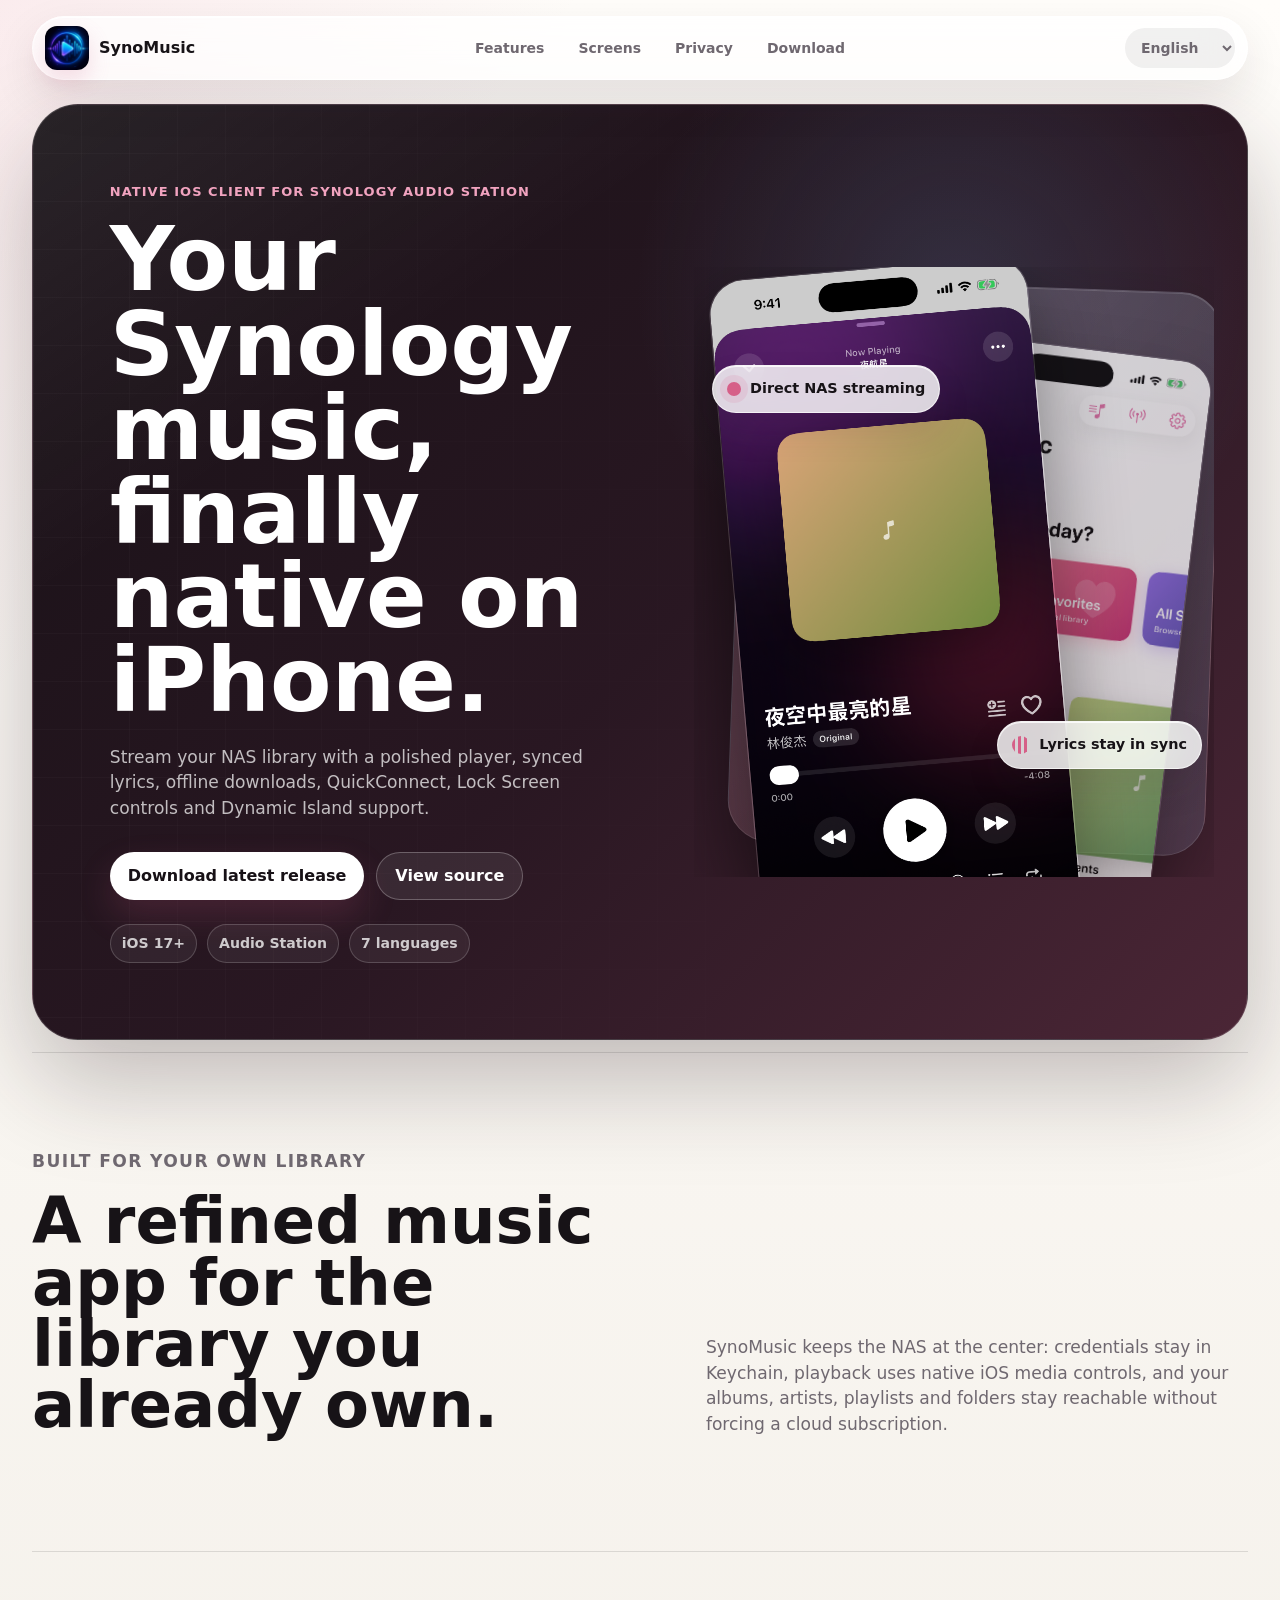
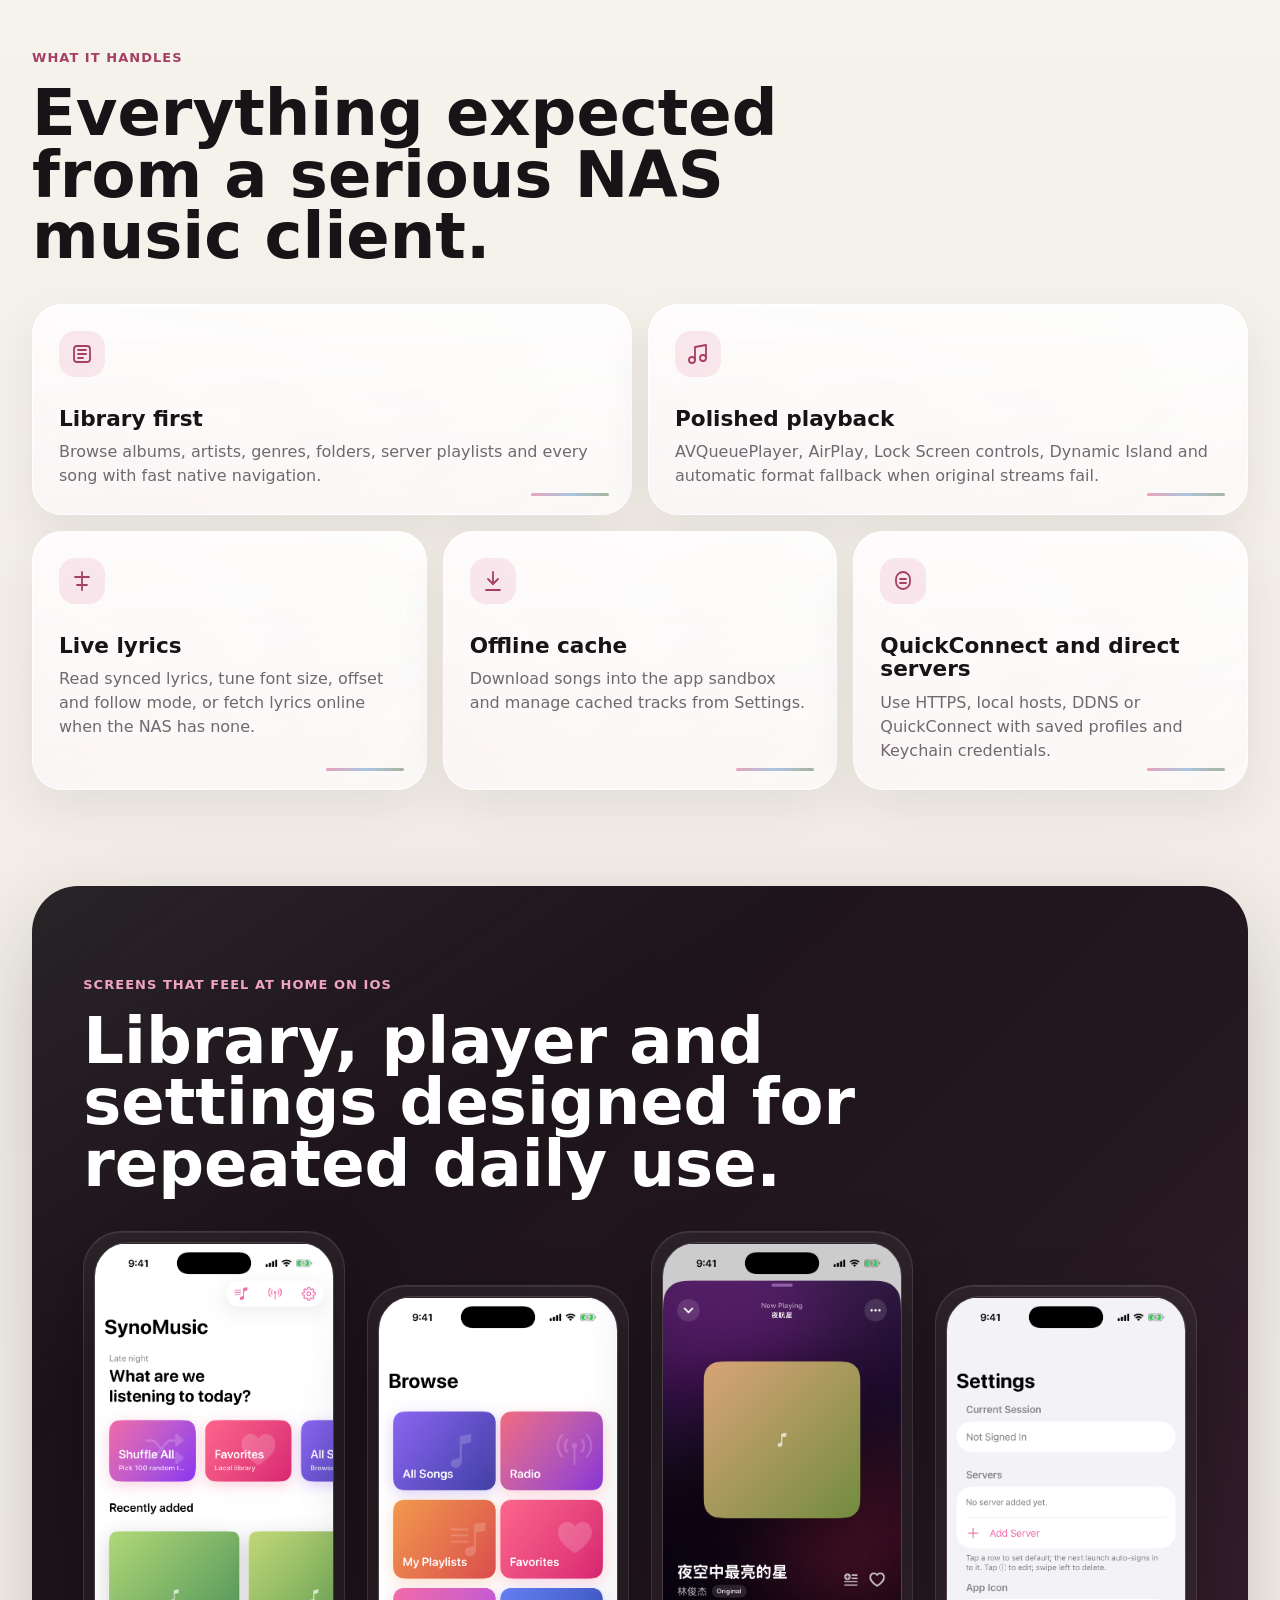
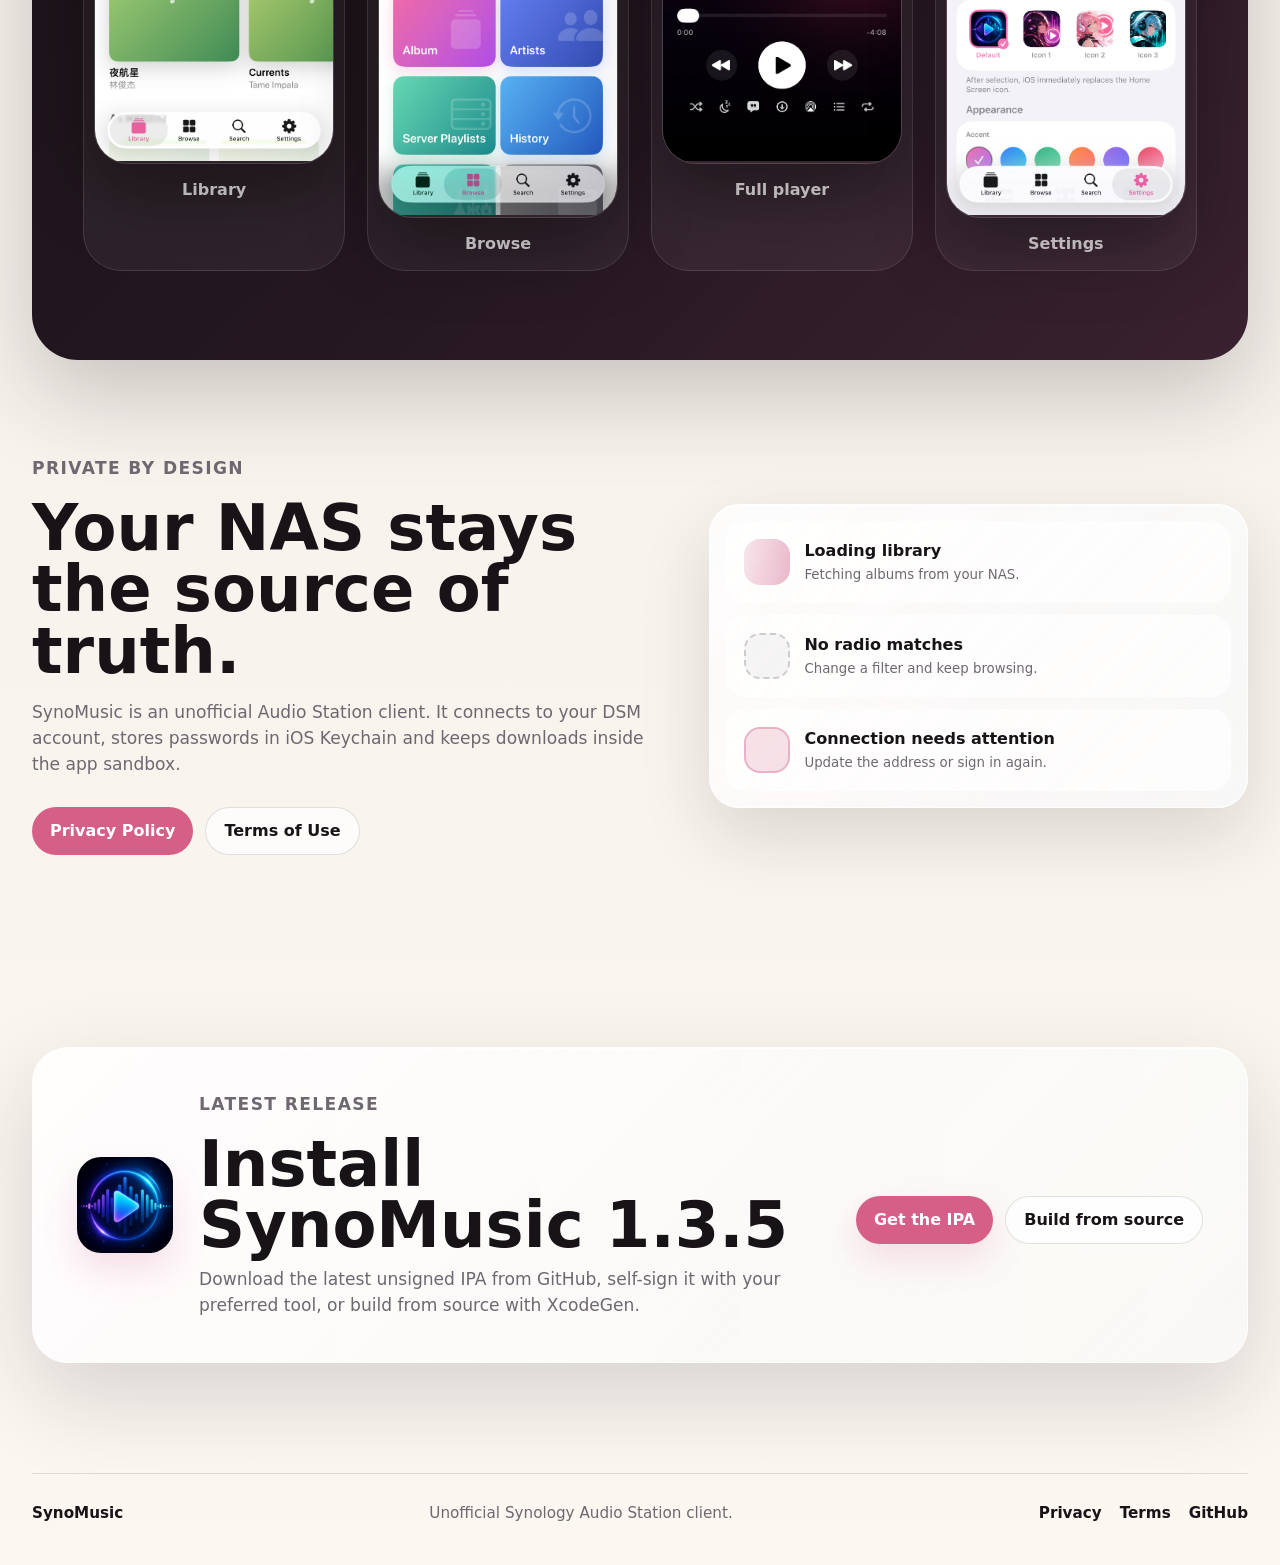
==== commit a5f8068b: "Add privacy policy and terms pages" ====
--- a/docs/index.html
+++ b/docs/index.html
@@ -20,7 +20,7 @@
       <nav class="main-nav" aria-label="Primary">
         <a href="#features" data-i18n="nav.features">Features</a>
         <a href="#screens" data-i18n="nav.screens">Screens</a>
-        <a href="#privacy" data-i18n="nav.privacy">Privacy</a>
+        <a href="./privacy.html" data-i18n="nav.privacy">Privacy</a>
         <a href="#download" data-i18n="nav.download">Download</a>
       </nav>
       <label class="language-picker">
@@ -153,6 +153,10 @@
           <p class="section-kicker" data-i18n="privacy.kicker">Private by design</p>
           <h2 id="privacy-title" data-i18n="privacy.title">Your NAS stays the source of truth.</h2>
           <p data-i18n="privacy.body">SynoMusic is an unofficial Audio Station client. It connects to your DSM account, stores passwords in iOS Keychain and keeps downloads inside the app sandbox.</p>
+          <div class="hero-actions legal-actions">
+            <a class="button legal-primary" href="./privacy.html">Privacy Policy</a>
+            <a class="button legal-secondary" href="./terms.html">Terms of Use</a>
+          </div>
         </div>
         <div class="state-board" data-reveal aria-live="polite">
           <div class="state-row loading">
@@ -192,7 +196,11 @@
     <footer class="site-footer">
       <span>SynoMusic</span>
       <span data-i18n="footer.note">Unofficial Synology Audio Station client.</span>
-      <a href="https://github.com/ZanwingMak/SynoMusic-OpenSource" data-i18n="footer.github">GitHub</a>
+      <div class="footer-links">
+        <a href="./privacy.html">Privacy</a>
+        <a href="./terms.html">Terms</a>
+        <a href="https://github.com/ZanwingMak/SynoMusic-OpenSource" data-i18n="footer.github">GitHub</a>
+      </div>
     </footer>
   </div>
 
--- a/docs/assets/styles.css
+++ b/docs/assets/styles.css
@@ -311,6 +311,17 @@
   color: var(--ink);
 }
 
+.button.legal-primary {
+  background: var(--accent);
+  color: #fff;
+}
+
+.button.legal-secondary {
+  border: 1px solid var(--line);
+  background: rgba(255, 255, 255, 0.68);
+  color: var(--ink);
+}
+
 .hero-meta {
   display: flex;
   flex-wrap: wrap;
@@ -687,6 +698,73 @@
   font-weight: 850;
 }
 
+.footer-links {
+  display: flex;
+  flex-wrap: wrap;
+  gap: 12px 18px;
+}
+
+.legal-page {
+  width: min(980px, calc(100% - 32px));
+  margin: 0 auto;
+  padding: 96px 0 72px;
+}
+
+.legal-hero {
+  padding: clamp(48px, 7vw, 86px) 0 32px;
+}
+
+.legal-hero h1 {
+  max-width: 900px;
+  color: var(--ink);
+  font-size: clamp(3rem, 8vw, 5.8rem);
+}
+
+.legal-lede {
+  max-width: 76ch;
+  color: var(--muted);
+  font-size: 1.06rem;
+}
+
+.legal-card {
+  padding: clamp(24px, 5vw, 48px);
+  border: 1px solid rgba(255, 255, 255, 0.74);
+  border-radius: 34px;
+  background:
+    linear-gradient(135deg, rgba(255, 255, 255, 0.94), rgba(255, 255, 255, 0.72)),
+    linear-gradient(90deg, rgba(214, 95, 136, 0.08), rgba(106, 155, 204, 0.08));
+  box-shadow: 0 30px 80px rgba(38, 24, 32, 0.12), inset 0 1px 0 rgba(255, 255, 255, 0.9);
+}
+
+.legal-language h2 {
+  margin-bottom: 28px;
+  font-size: clamp(2rem, 5vw, 3.2rem);
+}
+
+.legal-language h3 {
+  margin-top: 28px;
+  color: var(--ink);
+  font-size: 1.18rem;
+}
+
+.legal-language p,
+.legal-language li {
+  color: var(--muted);
+}
+
+.legal-language a {
+  color: var(--accent-dark);
+  font-weight: 800;
+  overflow-wrap: anywhere;
+}
+
+.legal-divider {
+  height: 1px;
+  margin: 44px 0;
+  border: 0;
+  background: var(--line);
+}
+
 [data-reveal] {
   opacity: 1;
   transform: translateY(0);
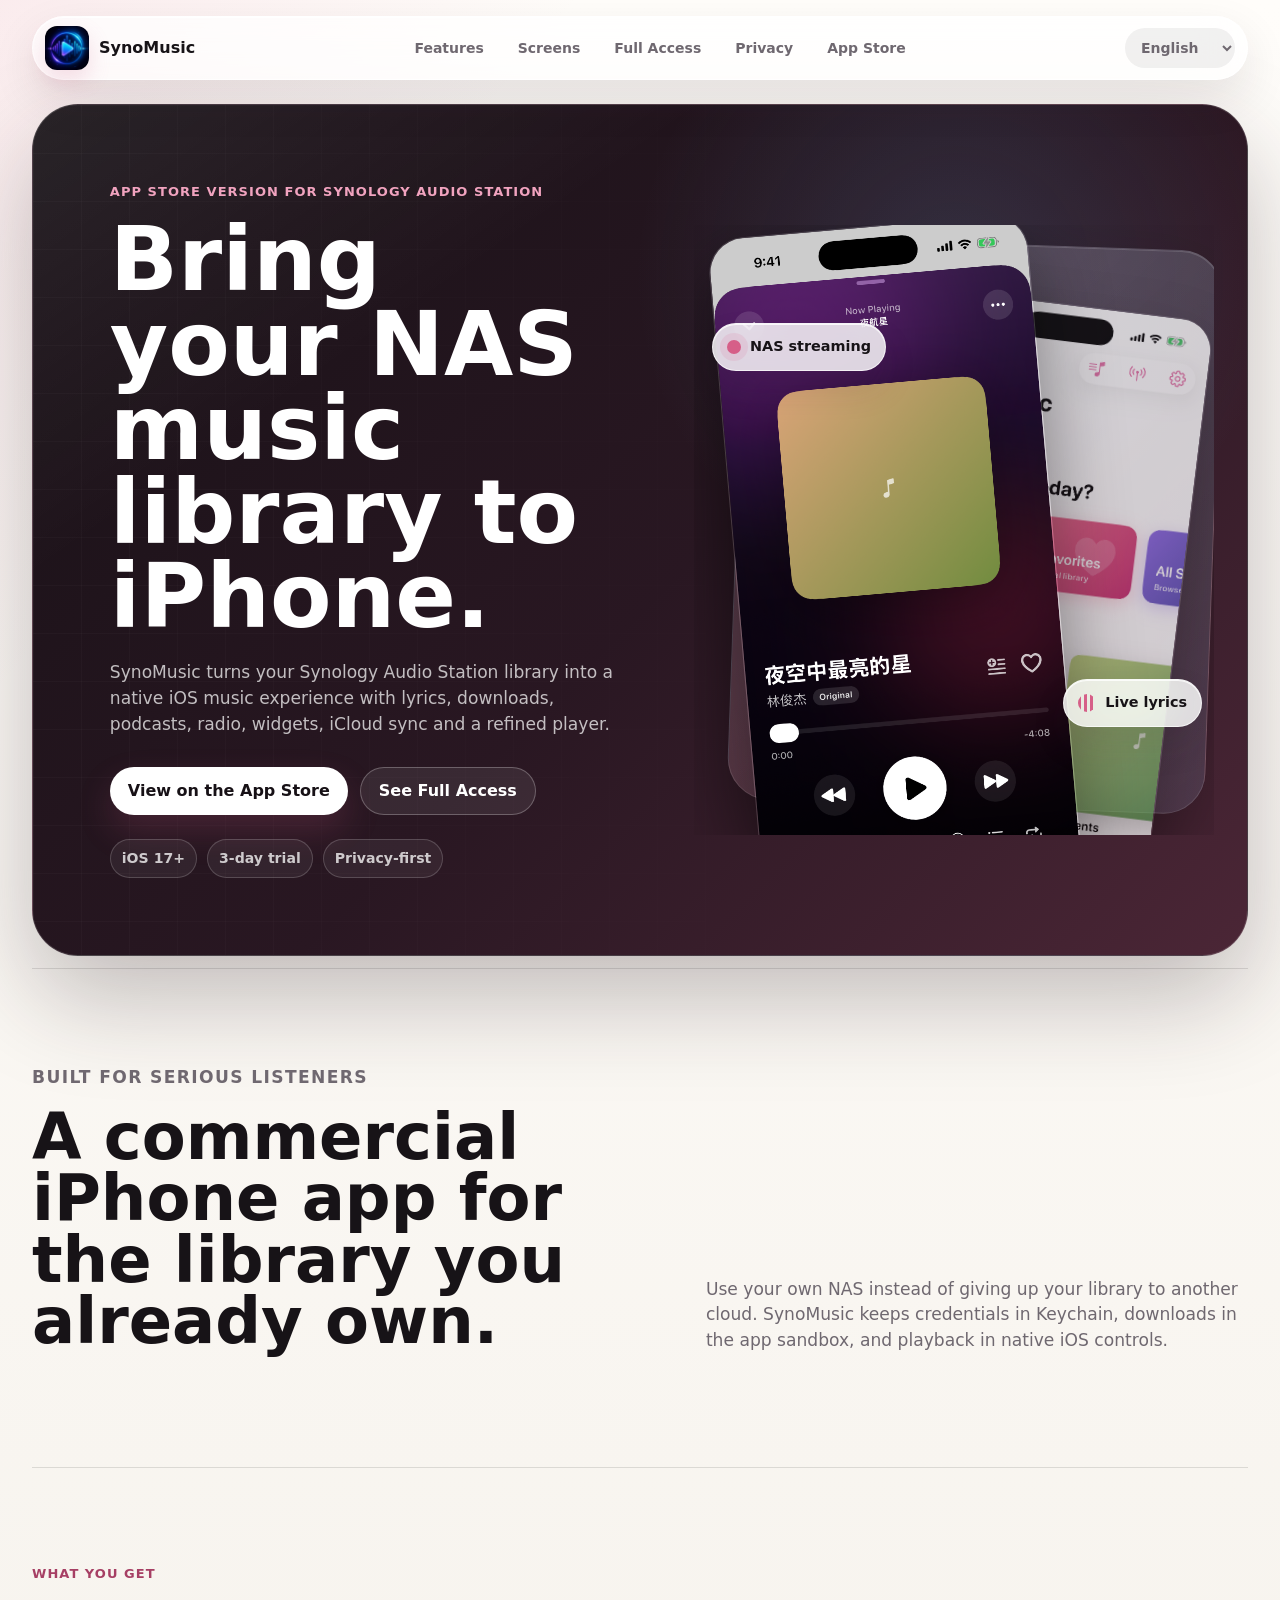
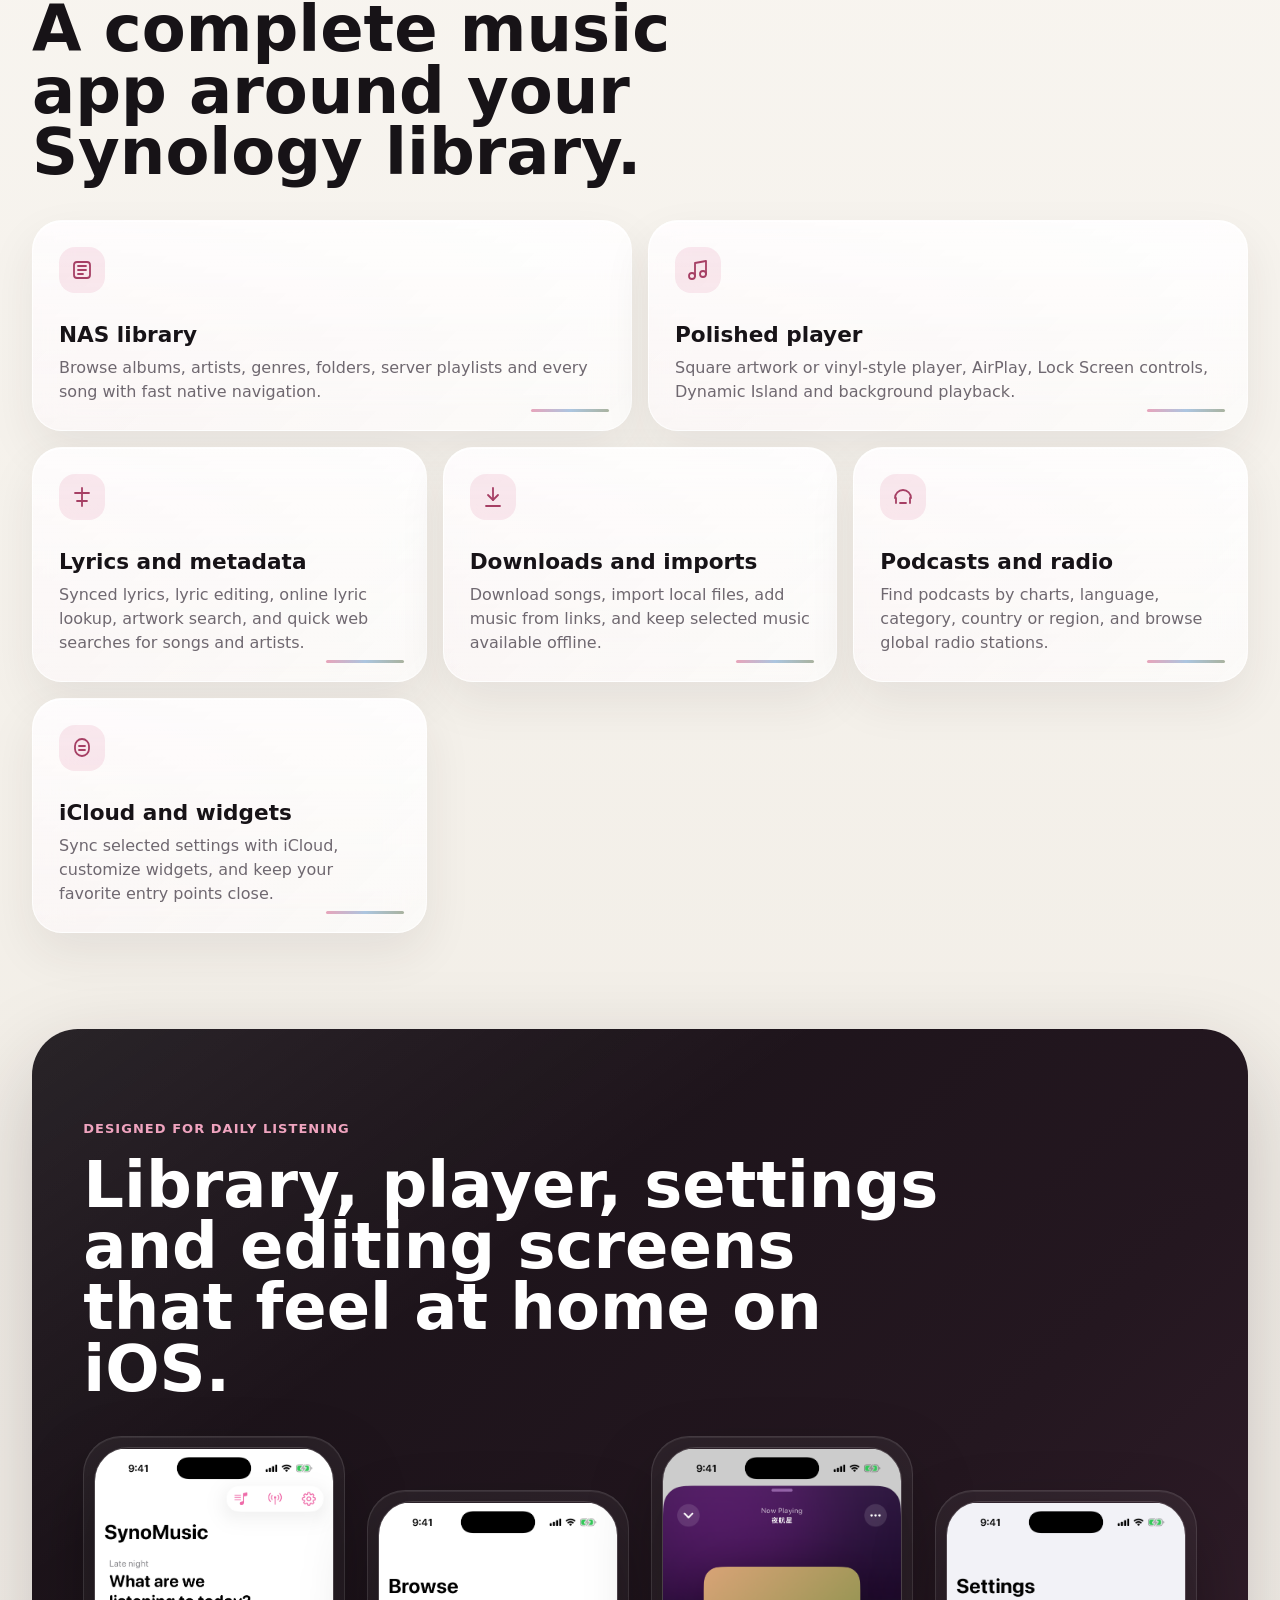
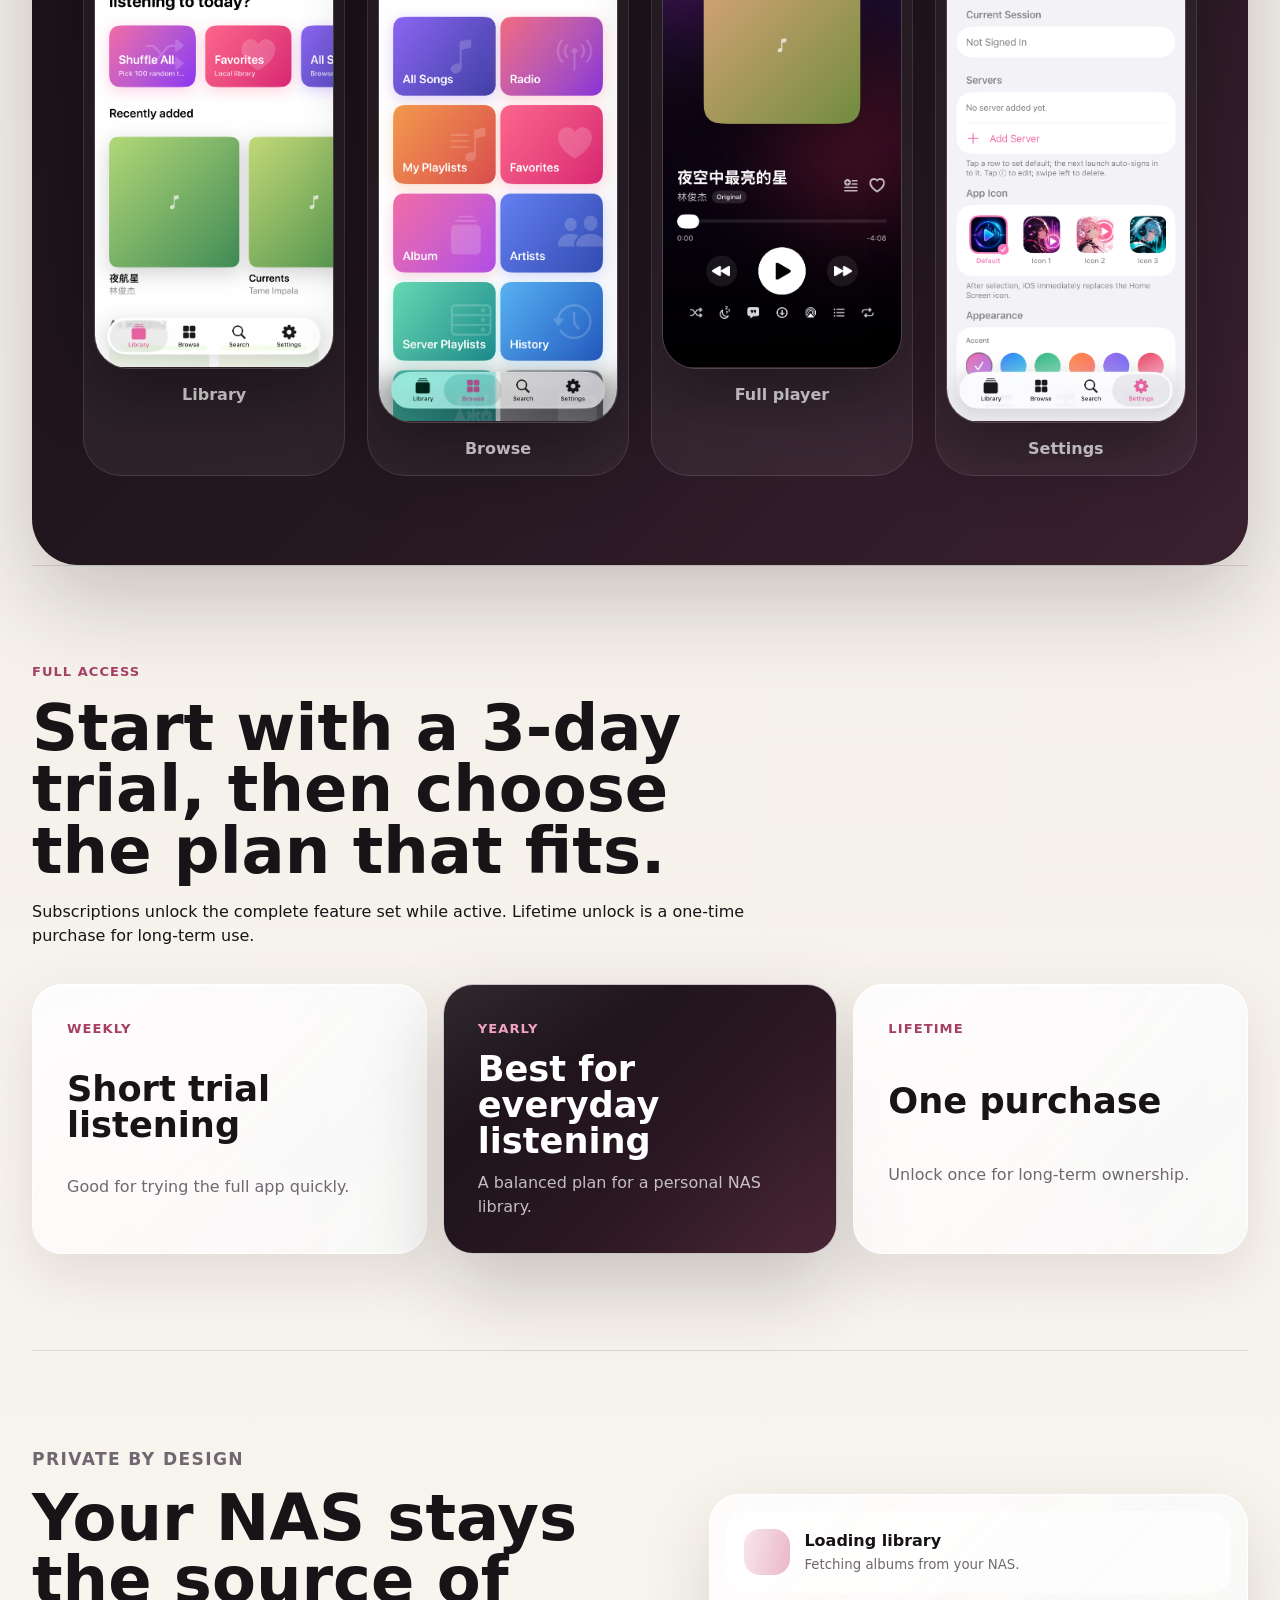
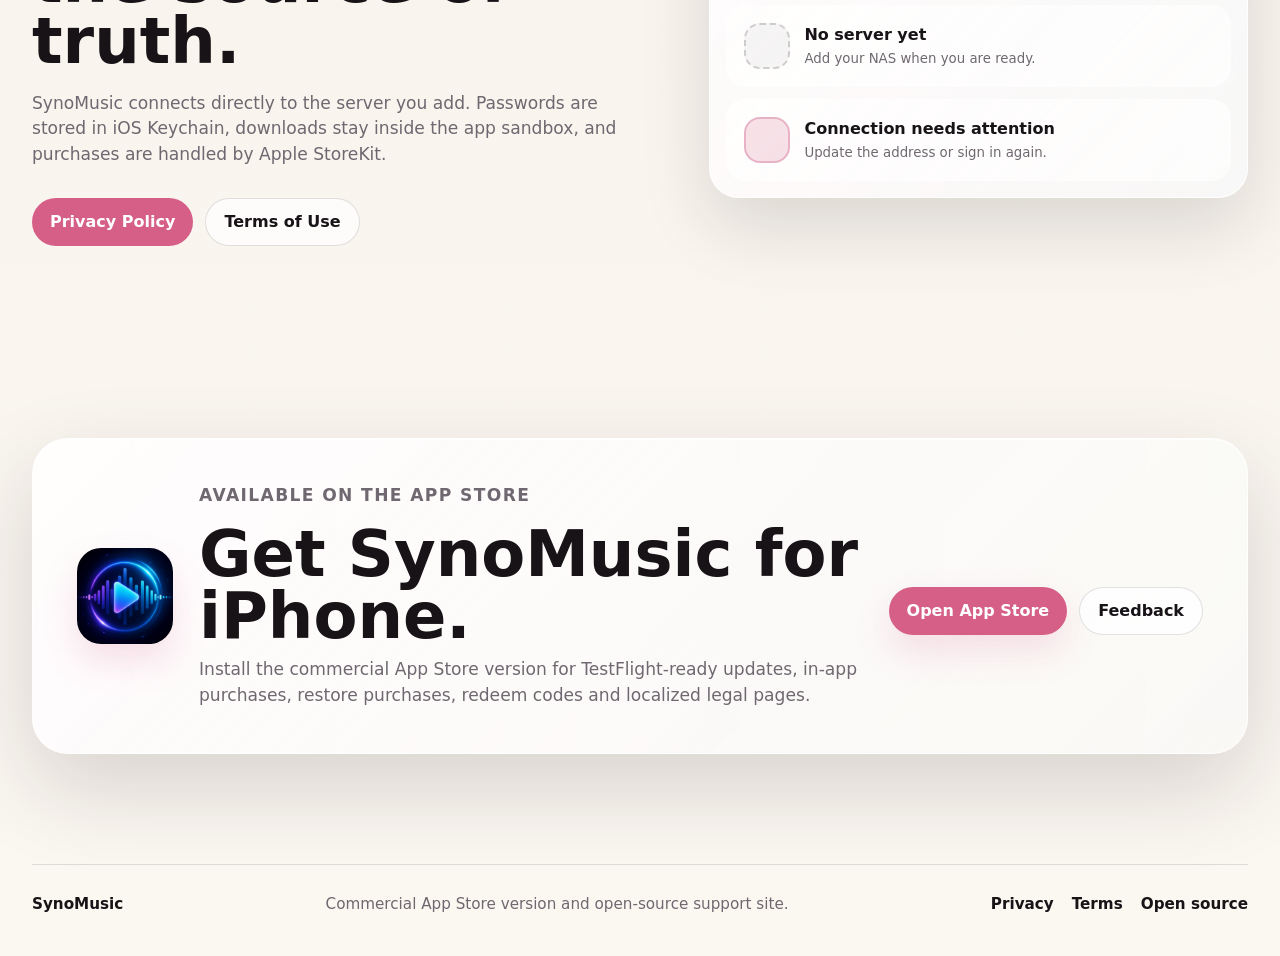
==== commit 93a92724: "Update marketing site and localized legal pages" ====
--- a/docs/index.html
+++ b/docs/index.html
@@ -4,8 +4,8 @@
   <meta charset="utf-8">
   <meta name="viewport" content="width=device-width, initial-scale=1">
   <meta name="color-scheme" content="light dark">
-  <meta name="description" content="SynoMusic is a native iOS music client for Synology Audio Station.">
-  <title>SynoMusic - Native Synology music for iPhone</title>
+  <meta name="description" content="SynoMusic is a polished iPhone music app for Synology Audio Station, NAS libraries, podcasts, radio, lyrics, downloads and iCloud sync.">
+  <title>SynoMusic - Native NAS music for iPhone</title>
   <link rel="icon" href="./assets/images/app-icon-preview.png">
   <link rel="apple-touch-icon" href="./assets/images/app-icon-preview.png">
   <link rel="stylesheet" href="./assets/styles.css">
@@ -20,8 +20,9 @@
       <nav class="main-nav" aria-label="Primary">
         <a href="#features" data-i18n="nav.features">Features</a>
         <a href="#screens" data-i18n="nav.screens">Screens</a>
+        <a href="#pricing" data-i18n="nav.pricing">Full Access</a>
         <a href="./privacy.html" data-i18n="nav.privacy">Privacy</a>
-        <a href="#download" data-i18n="nav.download">Download</a>
+        <a href="#download" data-i18n="nav.download">App Store</a>
       </nav>
       <label class="language-picker">
         <span class="sr-only" data-i18n="language.label">Language</span>
@@ -32,25 +33,28 @@
           <option value="ja">日本語</option>
           <option value="ko">한국어</option>
           <option value="de">Deutsch</option>
+          <option value="it">Italiano</option>
           <option value="fr">Français</option>
+          <option value="es">Español</option>
+          <option value="tr">Türkçe</option>
         </select>
       </label>
     </header>
 
     <main id="top">
-      <section class="hero-section" aria-labelledby="hero-title">
+      <section class="hero-section commercial-hero" aria-labelledby="hero-title">
         <div class="hero-copy" data-reveal>
-          <p class="eyebrow" data-i18n="hero.eyebrow">Native iOS client for Synology Audio Station</p>
-          <h1 id="hero-title" data-i18n="hero.title">Your Synology music, finally native on iPhone.</h1>
-          <p class="hero-lede" data-i18n="hero.lede">Stream your NAS library with a polished player, synced lyrics, offline downloads, QuickConnect, Lock Screen controls and Dynamic Island support.</p>
+          <p class="eyebrow" data-i18n="hero.eyebrow">App Store version for Synology Audio Station</p>
+          <h1 id="hero-title" data-i18n="hero.title">Bring your NAS music library to iPhone.</h1>
+          <p class="hero-lede" data-i18n="hero.lede">SynoMusic turns your Synology Audio Station library into a native iOS music experience with lyrics, downloads, podcasts, radio, widgets, iCloud sync and a refined player.</p>
           <div class="hero-actions">
-            <a class="button primary" href="https://github.com/ZanwingMak/SynoMusic-OpenSource/releases/latest" data-i18n="hero.primaryCta">Download latest release</a>
-            <a class="button secondary" href="https://github.com/ZanwingMak/SynoMusic-OpenSource" data-i18n="hero.secondaryCta">View source</a>
+            <a class="button primary" href="https://apps.apple.com/app/id6784094020" data-i18n="hero.primaryCta">View on the App Store</a>
+            <a class="button secondary" href="#pricing" data-i18n="hero.secondaryCta">See Full Access</a>
           </div>
           <div class="hero-meta" aria-label="Highlights">
             <span data-i18n="hero.metaOne">iOS 17+</span>
-            <span data-i18n="hero.metaTwo">Audio Station</span>
-            <span data-i18n="hero.metaThree">7 languages</span>
+            <span data-i18n="hero.metaTwo">3-day trial</span>
+            <span data-i18n="hero.metaThree">Privacy-first</span>
           </div>
         </div>
 
@@ -62,71 +66,78 @@
           </div>
           <div class="status-float status-top">
             <span class="status-dot"></span>
-            <span data-i18n="hero.floatOne">Direct NAS streaming</span>
+            <span data-i18n="hero.floatOne">NAS streaming</span>
           </div>
           <div class="status-float status-bottom">
             <span class="wave-icon" aria-hidden="true"></span>
-            <span data-i18n="hero.floatTwo">Lyrics stay in sync</span>
+            <span data-i18n="hero.floatTwo">Live lyrics</span>
           </div>
         </div>
       </section>
 
       <section class="section intro-strip" aria-label="Product summary" data-reveal>
         <div>
-          <p class="section-kicker" data-i18n="intro.kicker">Built for your own library</p>
-          <h2 data-i18n="intro.title">A refined music app for the library you already own.</h2>
-        </div>
-        <p data-i18n="intro.body">SynoMusic keeps the NAS at the center: credentials stay in Keychain, playback uses native iOS media controls, and your albums, artists, playlists and folders stay reachable without forcing a cloud subscription.</p>
+          <p class="section-kicker" data-i18n="intro.kicker">Built for serious listeners</p>
+          <h2 data-i18n="intro.title">A commercial iPhone app for the library you already own.</h2>
+        </div>
+        <p data-i18n="intro.body">Use your own NAS instead of giving up your library to another cloud. SynoMusic keeps credentials in Keychain, downloads in the app sandbox, and playback in native iOS controls.</p>
       </section>
 
       <section id="features" class="section feature-grid" aria-labelledby="features-title">
         <div class="section-heading" data-reveal>
-          <p class="section-kicker" data-i18n="features.kicker">What it handles</p>
-          <h2 id="features-title" data-i18n="features.title">Everything expected from a serious NAS music client.</h2>
+          <p class="section-kicker" data-i18n="features.kicker">What you get</p>
+          <h2 id="features-title" data-i18n="features.title">A complete music app around your Synology library.</h2>
         </div>
         <div class="features">
           <article class="feature-panel large" data-reveal>
             <div class="feature-icon" aria-hidden="true">
               <svg viewBox="0 0 24 24"><path d="M4 17V7a3 3 0 0 1 3-3h10a3 3 0 0 1 3 3v10a3 3 0 0 1-3 3H7a3 3 0 0 1-3-3Z"/><path d="M8 8h8M8 12h8M8 16h5"/></svg>
             </div>
-            <h3 data-i18n="features.library.title">Library first</h3>
+            <h3 data-i18n="features.library.title">NAS library</h3>
             <p data-i18n="features.library.body">Browse albums, artists, genres, folders, server playlists and every song with fast native navigation.</p>
           </article>
           <article class="feature-panel tall" data-reveal>
             <div class="feature-icon" aria-hidden="true">
               <svg viewBox="0 0 24 24"><path d="M9 18V5l11-2v13"/><circle cx="6" cy="18" r="3"/><circle cx="17" cy="16" r="3"/></svg>
             </div>
-            <h3 data-i18n="features.player.title">Polished playback</h3>
-            <p data-i18n="features.player.body">AVQueuePlayer, AirPlay, Lock Screen controls, Dynamic Island and automatic format fallback when original streams fail.</p>
+            <h3 data-i18n="features.player.title">Polished player</h3>
+            <p data-i18n="features.player.body">Square artwork or vinyl-style player, AirPlay, Lock Screen controls, Dynamic Island and background playback.</p>
           </article>
           <article class="feature-panel" data-reveal>
             <div class="feature-icon" aria-hidden="true">
               <svg viewBox="0 0 24 24"><path d="M12 3v18M5 8h14M7 16h10"/></svg>
             </div>
-            <h3 data-i18n="features.lyrics.title">Live lyrics</h3>
-            <p data-i18n="features.lyrics.body">Read synced lyrics, tune font size, offset and follow mode, or fetch lyrics online when the NAS has none.</p>
+            <h3 data-i18n="features.lyrics.title">Lyrics and metadata</h3>
+            <p data-i18n="features.lyrics.body">Synced lyrics, lyric editing, online lyric lookup, artwork search, and quick web searches for songs and artists.</p>
           </article>
           <article class="feature-panel" data-reveal>
             <div class="feature-icon" aria-hidden="true">
               <svg viewBox="0 0 24 24"><path d="M12 3v12"/><path d="m7 10 5 5 5-5"/><path d="M5 21h14"/></svg>
             </div>
-            <h3 data-i18n="features.offline.title">Offline cache</h3>
-            <p data-i18n="features.offline.body">Download songs into the app sandbox and manage cached tracks from Settings.</p>
+            <h3 data-i18n="features.offline.title">Downloads and imports</h3>
+            <p data-i18n="features.offline.body">Download songs, import local files, add music from links, and keep selected music available offline.</p>
+          </article>
+          <article class="feature-panel" data-reveal>
+            <div class="feature-icon" aria-hidden="true">
+              <svg viewBox="0 0 24 24"><path d="M4 13a8 8 0 0 1 16 0"/><path d="M5 13v5M19 13v5M9 18h6"/></svg>
+            </div>
+            <h3 data-i18n="features.discovery.title">Podcasts and radio</h3>
+            <p data-i18n="features.discovery.body">Find podcasts by charts, language, category, country or region, and browse global radio stations.</p>
           </article>
           <article class="feature-panel wide" data-reveal>
             <div class="feature-icon" aria-hidden="true">
               <svg viewBox="0 0 24 24"><path d="M12 3a7 7 0 0 0-7 7v3a7 7 0 0 0 14 0v-3a7 7 0 0 0-7-7Z"/><path d="M9 10h6M9 14h6"/></svg>
             </div>
-            <h3 data-i18n="features.quickconnect.title">QuickConnect and direct servers</h3>
-            <p data-i18n="features.quickconnect.body">Use HTTPS, local hosts, DDNS or QuickConnect with saved profiles and Keychain credentials.</p>
+            <h3 data-i18n="features.sync.title">iCloud and widgets</h3>
+            <p data-i18n="features.sync.body">Sync selected settings with iCloud, customize widgets, and keep your favorite entry points close.</p>
           </article>
         </div>
       </section>
 
       <section id="screens" class="section screen-showcase" aria-labelledby="screens-title">
         <div class="section-heading" data-reveal>
-          <p class="section-kicker" data-i18n="screens.kicker">Screens that feel at home on iOS</p>
-          <h2 id="screens-title" data-i18n="screens.title">Library, player and settings designed for repeated daily use.</h2>
+          <p class="section-kicker" data-i18n="screens.kicker">Designed for daily listening</p>
+          <h2 id="screens-title" data-i18n="screens.title">Library, player, settings and editing screens that feel at home on iOS.</h2>
         </div>
         <div class="screen-rail" aria-label="Application screenshots">
           <figure data-reveal>
@@ -145,6 +156,31 @@
             <img src="./assets/images/screen-settings.png" width="430" height="932" alt="Settings screen">
             <figcaption data-i18n="screens.settings">Settings</figcaption>
           </figure>
+        </div>
+      </section>
+
+      <section id="pricing" class="section pricing-section" aria-labelledby="pricing-title">
+        <div class="section-heading" data-reveal>
+          <p class="section-kicker" data-i18n="pricing.kicker">Full Access</p>
+          <h2 id="pricing-title" data-i18n="pricing.title">Start with a 3-day trial, then choose the plan that fits.</h2>
+          <p data-i18n="pricing.body">Subscriptions unlock the complete feature set while active. Lifetime unlock is a one-time purchase for long-term use.</p>
+        </div>
+        <div class="pricing-grid">
+          <article class="pricing-card" data-reveal>
+            <span data-i18n="pricing.weekly.label">Weekly</span>
+            <strong data-i18n="pricing.weekly.title">Short trial listening</strong>
+            <p data-i18n="pricing.weekly.body">Good for trying the full app quickly.</p>
+          </article>
+          <article class="pricing-card highlighted" data-reveal>
+            <span data-i18n="pricing.yearly.label">Yearly</span>
+            <strong data-i18n="pricing.yearly.title">Best for everyday listening</strong>
+            <p data-i18n="pricing.yearly.body">A balanced plan for a personal NAS library.</p>
+          </article>
+          <article class="pricing-card" data-reveal>
+            <span data-i18n="pricing.lifetime.label">Lifetime</span>
+            <strong data-i18n="pricing.lifetime.title">One purchase</strong>
+            <p data-i18n="pricing.lifetime.body">Unlock once for long-term ownership.</p>
+          </article>
         </div>
       </section>
 
@@ -152,10 +188,10 @@
         <div class="trust-copy" data-reveal>
           <p class="section-kicker" data-i18n="privacy.kicker">Private by design</p>
           <h2 id="privacy-title" data-i18n="privacy.title">Your NAS stays the source of truth.</h2>
-          <p data-i18n="privacy.body">SynoMusic is an unofficial Audio Station client. It connects to your DSM account, stores passwords in iOS Keychain and keeps downloads inside the app sandbox.</p>
+          <p data-i18n="privacy.body">SynoMusic connects directly to the server you add. Passwords are stored in iOS Keychain, downloads stay inside the app sandbox, and purchases are handled by Apple StoreKit.</p>
           <div class="hero-actions legal-actions">
-            <a class="button legal-primary" href="./privacy.html">Privacy Policy</a>
-            <a class="button legal-secondary" href="./terms.html">Terms of Use</a>
+            <a class="button legal-primary" href="./privacy.html" data-i18n="privacy.policyCta">Privacy Policy</a>
+            <a class="button legal-secondary" href="./terms.html" data-i18n="privacy.termsCta">Terms of Use</a>
           </div>
         </div>
         <div class="state-board" data-reveal aria-live="polite">
@@ -166,8 +202,8 @@
           </div>
           <div class="state-row empty">
             <span></span>
-            <strong data-i18n="states.empty.title">No radio matches</strong>
-            <small data-i18n="states.empty.body">Change a filter and keep browsing.</small>
+            <strong data-i18n="states.empty.title">No server yet</strong>
+            <small data-i18n="states.empty.body">Add your NAS when you are ready.</small>
           </div>
           <div class="state-row error">
             <span></span>
@@ -181,13 +217,13 @@
         <div class="download-card">
           <img src="./assets/images/app-icon.png" width="96" height="96" alt="">
           <div>
-            <p class="section-kicker" data-i18n="download.kicker">Latest release</p>
-            <h2 id="download-title" data-i18n="download.title">Install SynoMusic 1.3.5</h2>
-            <p data-i18n="download.body">Download the latest unsigned IPA from GitHub, self-sign it with your preferred tool, or build from source with XcodeGen.</p>
+            <p class="section-kicker" data-i18n="download.kicker">Available on the App Store</p>
+            <h2 id="download-title" data-i18n="download.title">Get SynoMusic for iPhone.</h2>
+            <p data-i18n="download.body">Install the commercial App Store version for TestFlight-ready updates, in-app purchases, restore purchases, redeem codes and localized legal pages.</p>
           </div>
           <div class="download-actions">
-            <a class="button primary" href="https://github.com/ZanwingMak/SynoMusic-OpenSource/releases/latest" data-i18n="download.primaryCta">Get the IPA</a>
-            <a class="button secondary" href="https://github.com/ZanwingMak/SynoMusic-OpenSource#build-from-source" data-i18n="download.secondaryCta">Build from source</a>
+            <a class="button primary" href="https://apps.apple.com/app/id6784094020" data-i18n="download.primaryCta">Open App Store</a>
+            <a class="button secondary" href="https://github.com/ZanwingMak/SynoMusic-OpenSource/issues" data-i18n="download.secondaryCta">Feedback</a>
           </div>
         </div>
       </section>
@@ -195,11 +231,11 @@
 
     <footer class="site-footer">
       <span>SynoMusic</span>
-      <span data-i18n="footer.note">Unofficial Synology Audio Station client.</span>
+      <span data-i18n="footer.note">Commercial App Store version and open-source support site.</span>
       <div class="footer-links">
-        <a href="./privacy.html">Privacy</a>
-        <a href="./terms.html">Terms</a>
-        <a href="https://github.com/ZanwingMak/SynoMusic-OpenSource" data-i18n="footer.github">GitHub</a>
+        <a href="./privacy.html" data-i18n="footer.privacy">Privacy</a>
+        <a href="./terms.html" data-i18n="footer.terms">Terms</a>
+        <a href="https://github.com/ZanwingMak/SynoMusic-OpenSource" data-i18n="footer.github">Open source</a>
       </div>
     </footer>
   </div>
--- a/docs/assets/styles.css
+++ b/docs/assets/styles.css
@@ -598,6 +598,65 @@
   align-items: center;
 }
 
+.pricing-section {
+  border-top: 1px solid var(--line);
+  border-bottom: 1px solid var(--line);
+}
+
+.pricing-grid {
+  display: grid;
+  grid-template-columns: repeat(3, minmax(0, 1fr));
+  gap: 16px;
+}
+
+.pricing-card {
+  display: grid;
+  gap: 12px;
+  min-height: 210px;
+  padding: clamp(22px, 4vw, 34px);
+  border: 1px solid rgba(255, 255, 255, 0.74);
+  border-radius: var(--radius-lg);
+  background:
+    linear-gradient(135deg, rgba(255, 255, 255, 0.9), rgba(255, 255, 255, 0.66)),
+    linear-gradient(90deg, rgba(214, 95, 136, 0.1), rgba(106, 155, 204, 0.08));
+  box-shadow: 0 22px 58px rgba(38, 24, 32, 0.1), inset 0 1px 0 rgba(255, 255, 255, 0.9);
+}
+
+.pricing-card.highlighted {
+  background:
+    linear-gradient(145deg, rgba(255, 255, 255, 0.1), transparent 30%),
+    linear-gradient(135deg, var(--night) 0%, var(--night-2) 58%, #4b2636 100%);
+  color: #fff;
+  box-shadow: 0 34px 82px rgba(38, 24, 32, 0.22);
+}
+
+.pricing-card span {
+  color: var(--accent-dark);
+  font-size: 0.82rem;
+  font-weight: 900;
+  letter-spacing: 0.08em;
+  text-transform: uppercase;
+}
+
+.pricing-card.highlighted span {
+  color: #f1a3bf;
+}
+
+.pricing-card strong {
+  font-family: var(--font-display);
+  font-size: clamp(1.6rem, 3vw, 2.2rem);
+  line-height: 1.02;
+}
+
+.pricing-card p {
+  margin: 0;
+  color: var(--muted);
+}
+
+.pricing-card.highlighted p {
+  color: rgba(255, 255, 255, 0.72);
+}
+
 .state-board {
   display: grid;
   gap: 12px;
@@ -726,6 +785,29 @@
   font-size: 1.06rem;
 }
 
+.legal-index {
+  display: flex;
+  flex-wrap: wrap;
+  gap: 10px;
+  margin-top: 28px;
+}
+
+.legal-index a {
+  padding: 9px 12px;
+  border: 1px solid var(--line);
+  border-radius: 999px;
+  background: rgba(255, 255, 255, 0.62);
+  color: var(--ink);
+  font-size: 0.9rem;
+  font-weight: 800;
+  transition: transform 180ms ease, background 180ms ease;
+}
+
+.legal-index a:hover {
+  transform: translateY(-1px);
+  background: rgba(255, 255, 255, 0.88);
+}
+
 .legal-card {
   padding: clamp(24px, 5vw, 48px);
   border: 1px solid rgba(255, 255, 255, 0.74);
@@ -758,6 +840,35 @@
   overflow-wrap: anywhere;
 }
 
+.legal-language[dir="rtl"] {
+  text-align: right;
+}
+
+.legal-details {
+  padding: 22px 0;
+  border-top: 1px solid var(--line);
+}
+
+.legal-details:first-of-type {
+  border-top: 0;
+}
+
+.legal-details summary {
+  cursor: pointer;
+  color: var(--ink);
+  font-family: var(--font-display);
+  font-size: clamp(1.5rem, 4vw, 2.4rem);
+  font-weight: 850;
+}
+
+.legal-details summary::marker {
+  color: var(--accent-dark);
+}
+
+.legal-details p:first-of-type {
+  margin-top: 22px;
+}
+
 .legal-divider {
   height: 1px;
   margin: 44px 0;
@@ -862,7 +973,8 @@
   }
 
   .features,
-  .screen-rail {
+  .screen-rail,
+  .pricing-grid {
     grid-template-columns: repeat(2, minmax(0, 1fr));
   }
 
@@ -947,7 +1059,8 @@
   }
 
   .features,
-  .screen-rail {
+  .screen-rail,
+  .pricing-grid {
     grid-template-columns: 1fr;
   }
 
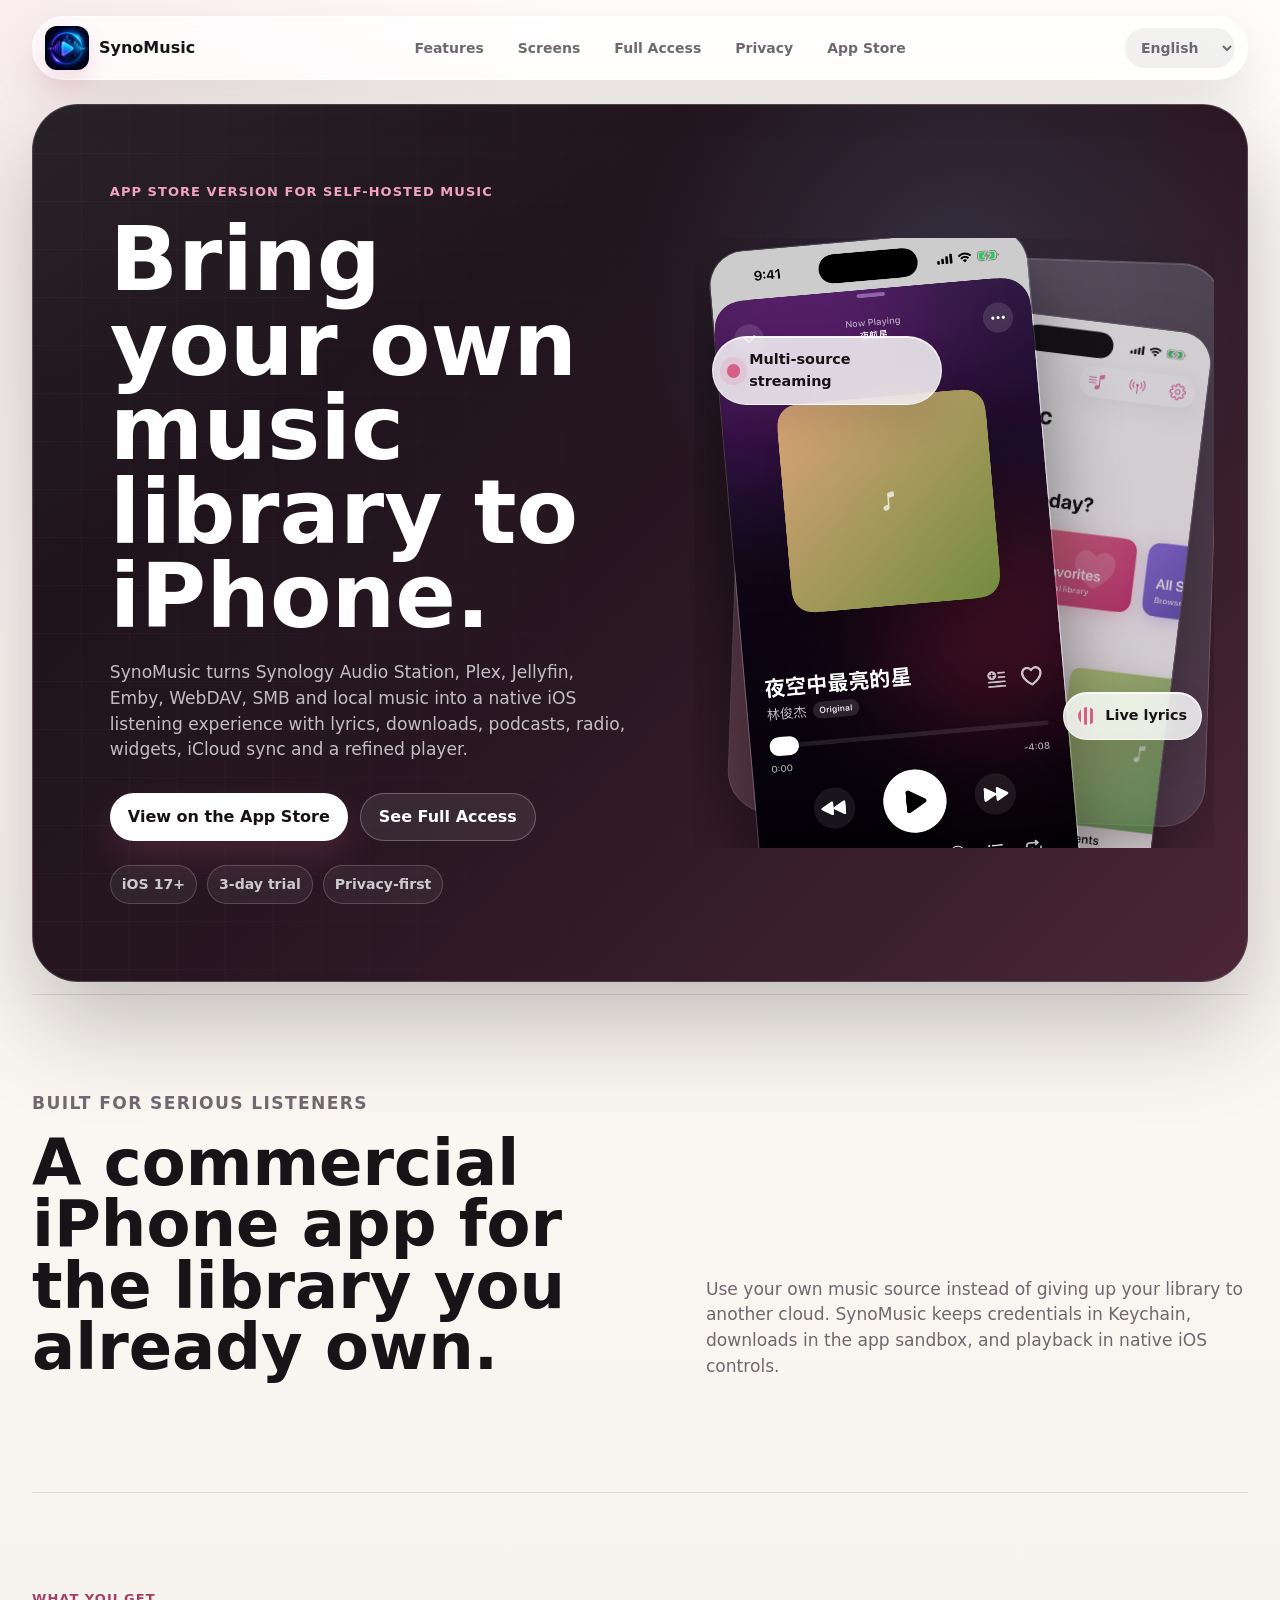
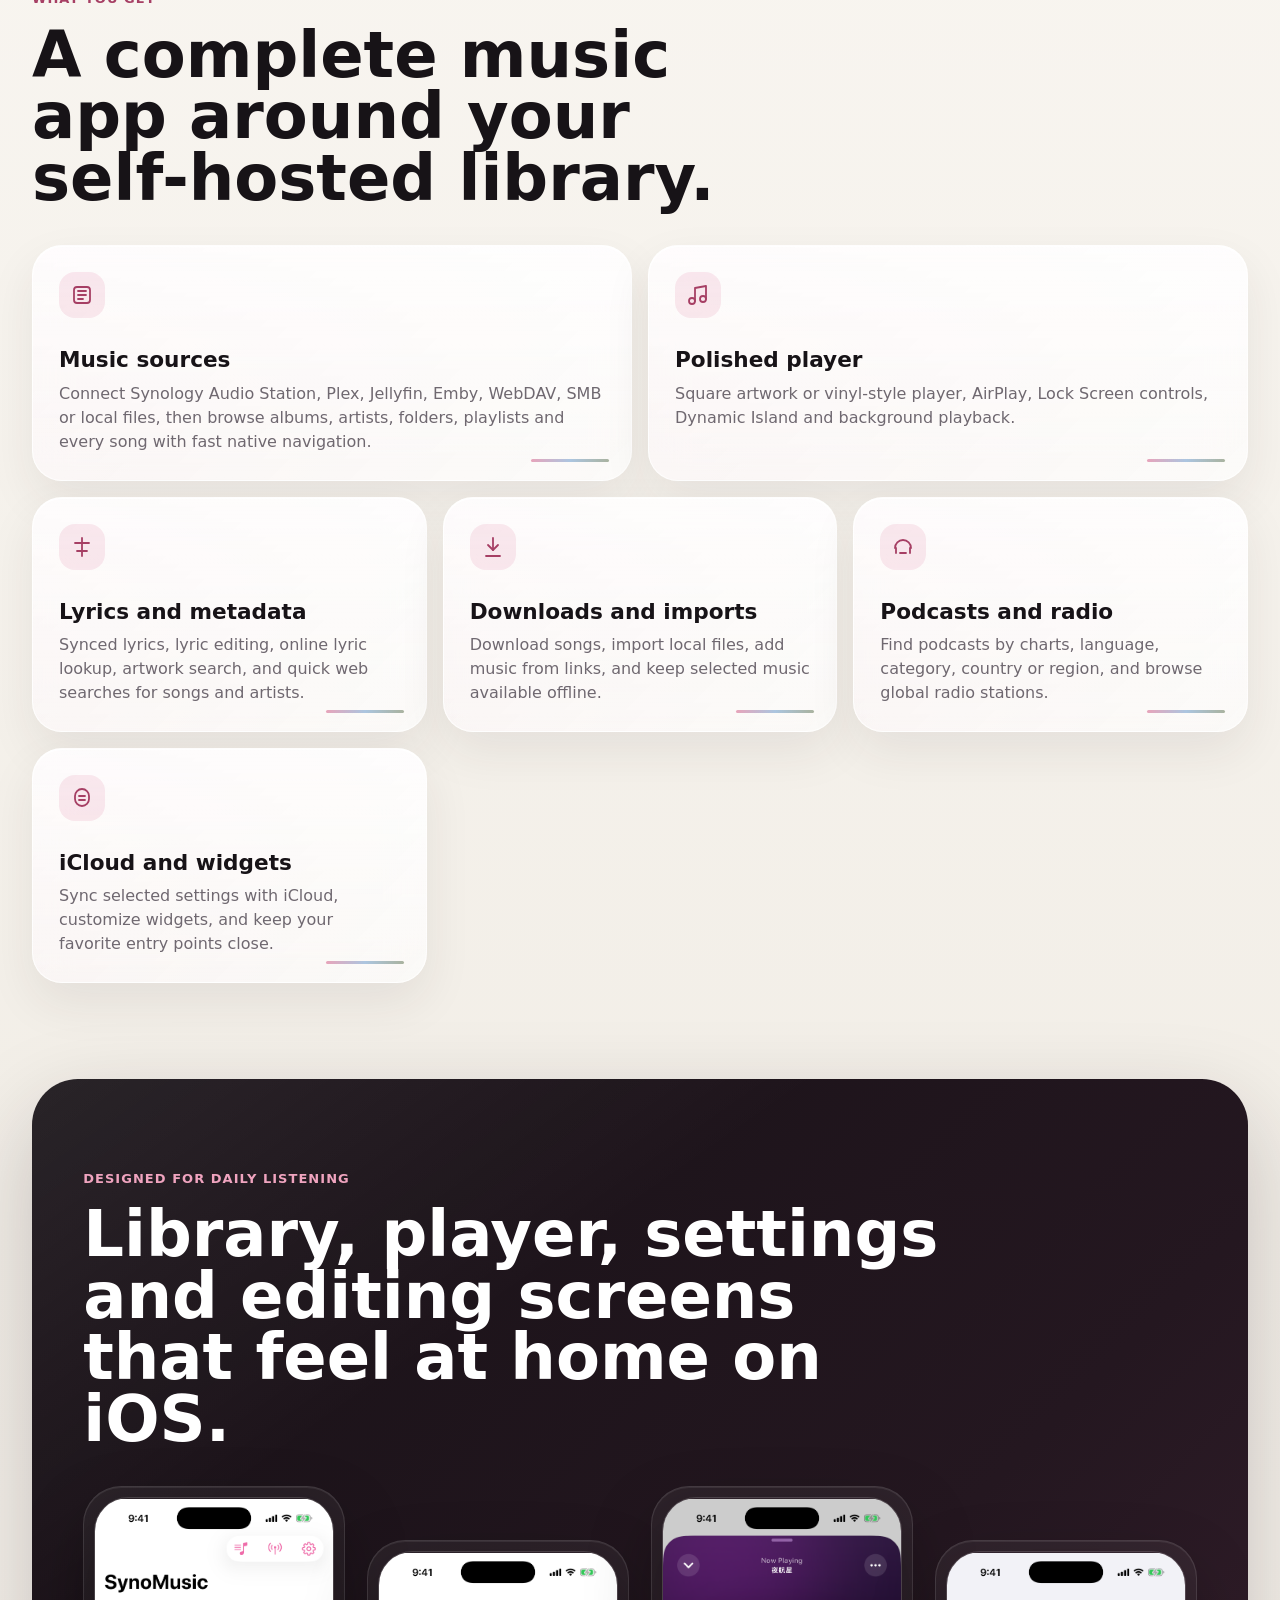
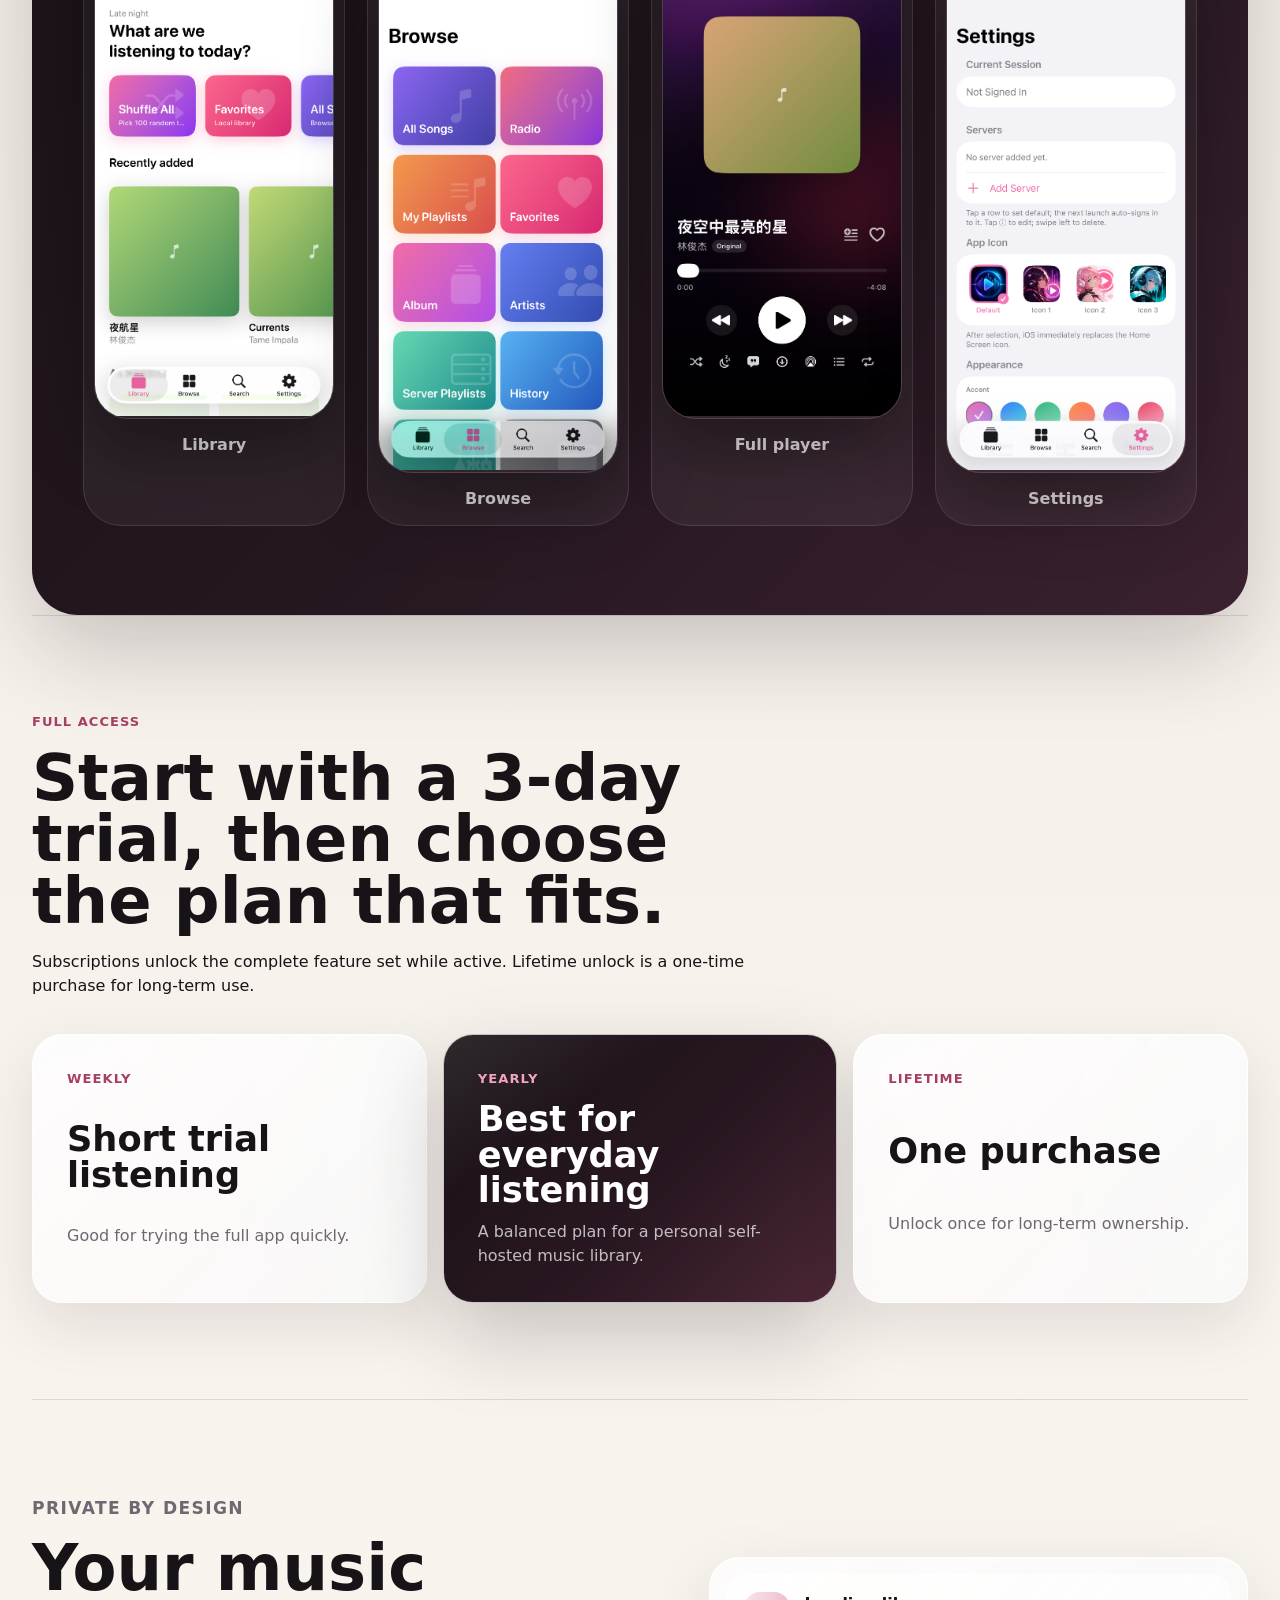
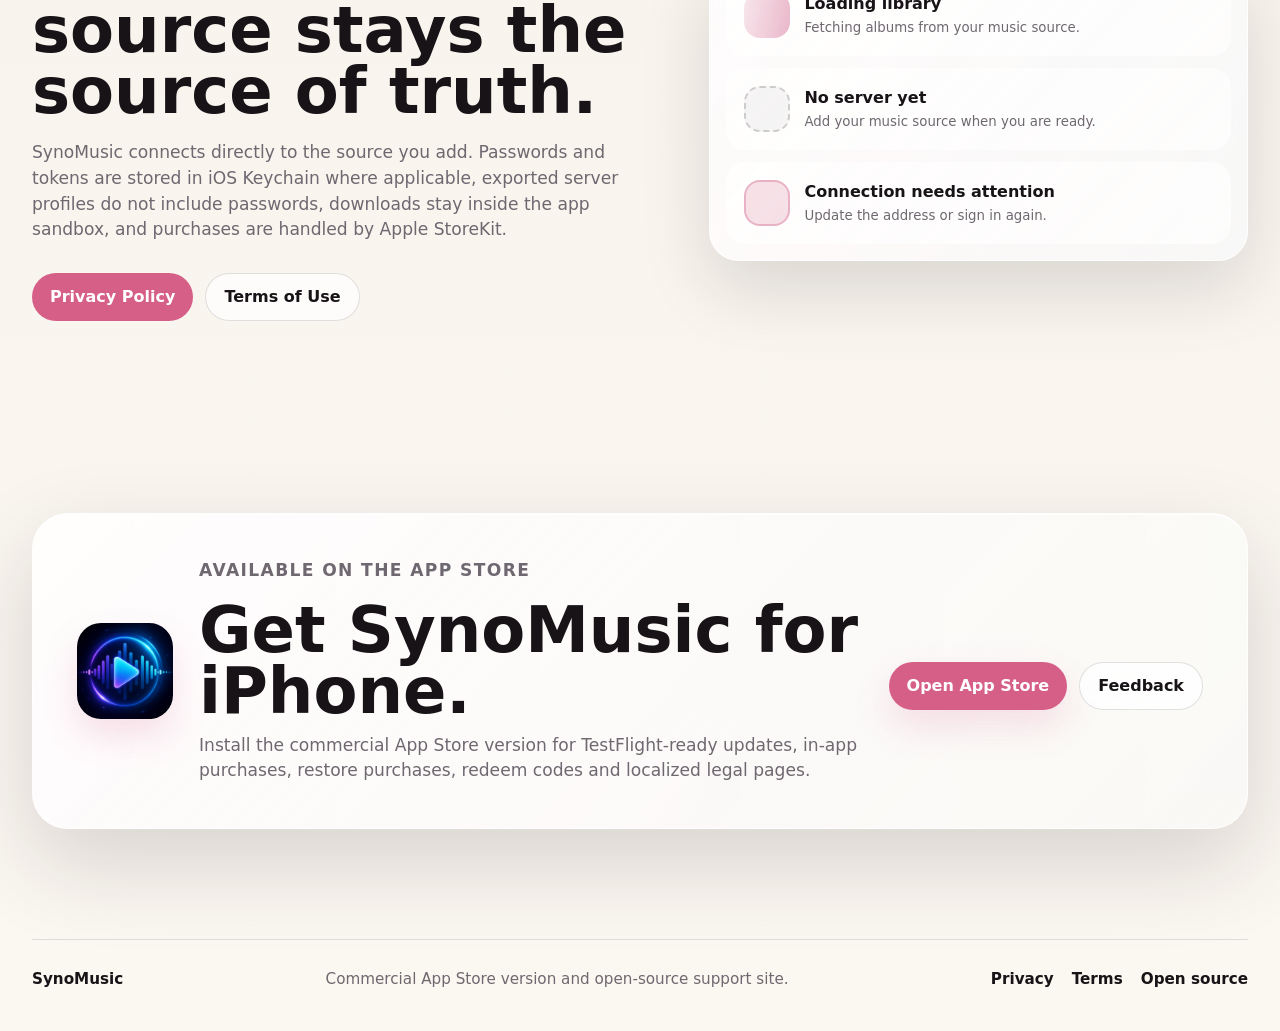
==== commit d7c53cda: "Update public site for multi-source app positioning" ====
--- a/docs/index.html
+++ b/docs/index.html
@@ -4,8 +4,8 @@
   <meta charset="utf-8">
   <meta name="viewport" content="width=device-width, initial-scale=1">
   <meta name="color-scheme" content="light dark">
-  <meta name="description" content="SynoMusic is a polished iPhone music app for Synology Audio Station, NAS libraries, podcasts, radio, lyrics, downloads and iCloud sync.">
-  <title>SynoMusic - Native NAS music for iPhone</title>
+  <meta name="description" content="SynoMusic is a polished iPhone music app for self-hosted music sources including Synology Audio Station, Plex, Jellyfin, Emby, WebDAV, SMB, local files, podcasts, radio, lyrics, downloads and iCloud sync.">
+  <title>SynoMusic - Self-hosted music for iPhone</title>
   <link rel="icon" href="./assets/images/app-icon-preview.png">
   <link rel="apple-touch-icon" href="./assets/images/app-icon-preview.png">
   <link rel="stylesheet" href="./assets/styles.css">
@@ -44,9 +44,9 @@
     <main id="top">
       <section class="hero-section commercial-hero" aria-labelledby="hero-title">
         <div class="hero-copy" data-reveal>
-          <p class="eyebrow" data-i18n="hero.eyebrow">App Store version for Synology Audio Station</p>
-          <h1 id="hero-title" data-i18n="hero.title">Bring your NAS music library to iPhone.</h1>
-          <p class="hero-lede" data-i18n="hero.lede">SynoMusic turns your Synology Audio Station library into a native iOS music experience with lyrics, downloads, podcasts, radio, widgets, iCloud sync and a refined player.</p>
+          <p class="eyebrow" data-i18n="hero.eyebrow">App Store version for self-hosted music</p>
+          <h1 id="hero-title" data-i18n="hero.title">Bring your own music library to iPhone.</h1>
+          <p class="hero-lede" data-i18n="hero.lede">SynoMusic turns Synology Audio Station, Plex, Jellyfin, Emby, WebDAV, SMB and local music into a native iOS listening experience with lyrics, downloads, podcasts, radio, widgets, iCloud sync and a refined player.</p>
           <div class="hero-actions">
             <a class="button primary" href="https://apps.apple.com/app/id6784094020" data-i18n="hero.primaryCta">View on the App Store</a>
             <a class="button secondary" href="#pricing" data-i18n="hero.secondaryCta">See Full Access</a>
@@ -66,7 +66,7 @@
           </div>
           <div class="status-float status-top">
             <span class="status-dot"></span>
-            <span data-i18n="hero.floatOne">NAS streaming</span>
+            <span data-i18n="hero.floatOne">Multi-source streaming</span>
           </div>
           <div class="status-float status-bottom">
             <span class="wave-icon" aria-hidden="true"></span>
@@ -80,21 +80,21 @@
           <p class="section-kicker" data-i18n="intro.kicker">Built for serious listeners</p>
           <h2 data-i18n="intro.title">A commercial iPhone app for the library you already own.</h2>
         </div>
-        <p data-i18n="intro.body">Use your own NAS instead of giving up your library to another cloud. SynoMusic keeps credentials in Keychain, downloads in the app sandbox, and playback in native iOS controls.</p>
+        <p data-i18n="intro.body">Use your own music source instead of giving up your library to another cloud. SynoMusic keeps credentials in Keychain, downloads in the app sandbox, and playback in native iOS controls.</p>
       </section>
 
       <section id="features" class="section feature-grid" aria-labelledby="features-title">
         <div class="section-heading" data-reveal>
           <p class="section-kicker" data-i18n="features.kicker">What you get</p>
-          <h2 id="features-title" data-i18n="features.title">A complete music app around your Synology library.</h2>
+          <h2 id="features-title" data-i18n="features.title">A complete music app around your self-hosted library.</h2>
         </div>
         <div class="features">
           <article class="feature-panel large" data-reveal>
             <div class="feature-icon" aria-hidden="true">
               <svg viewBox="0 0 24 24"><path d="M4 17V7a3 3 0 0 1 3-3h10a3 3 0 0 1 3 3v10a3 3 0 0 1-3 3H7a3 3 0 0 1-3-3Z"/><path d="M8 8h8M8 12h8M8 16h5"/></svg>
             </div>
-            <h3 data-i18n="features.library.title">NAS library</h3>
-            <p data-i18n="features.library.body">Browse albums, artists, genres, folders, server playlists and every song with fast native navigation.</p>
+            <h3 data-i18n="features.library.title">Music sources</h3>
+            <p data-i18n="features.library.body">Connect Synology Audio Station, Plex, Jellyfin, Emby, WebDAV, SMB or local files, then browse albums, artists, folders, playlists and every song with fast native navigation.</p>
           </article>
           <article class="feature-panel tall" data-reveal>
             <div class="feature-icon" aria-hidden="true">
@@ -174,7 +174,7 @@
           <article class="pricing-card highlighted" data-reveal>
             <span data-i18n="pricing.yearly.label">Yearly</span>
             <strong data-i18n="pricing.yearly.title">Best for everyday listening</strong>
-            <p data-i18n="pricing.yearly.body">A balanced plan for a personal NAS library.</p>
+            <p data-i18n="pricing.yearly.body">A balanced plan for a personal self-hosted music library.</p>
           </article>
           <article class="pricing-card" data-reveal>
             <span data-i18n="pricing.lifetime.label">Lifetime</span>
@@ -187,8 +187,8 @@
       <section id="privacy" class="section trust-section" aria-labelledby="privacy-title">
         <div class="trust-copy" data-reveal>
           <p class="section-kicker" data-i18n="privacy.kicker">Private by design</p>
-          <h2 id="privacy-title" data-i18n="privacy.title">Your NAS stays the source of truth.</h2>
-          <p data-i18n="privacy.body">SynoMusic connects directly to the server you add. Passwords are stored in iOS Keychain, downloads stay inside the app sandbox, and purchases are handled by Apple StoreKit.</p>
+          <h2 id="privacy-title" data-i18n="privacy.title">Your music source stays the source of truth.</h2>
+          <p data-i18n="privacy.body">SynoMusic connects directly to the source you add. Passwords and tokens are stored in iOS Keychain where applicable, exported server profiles do not include passwords, downloads stay inside the app sandbox, and purchases are handled by Apple StoreKit.</p>
           <div class="hero-actions legal-actions">
             <a class="button legal-primary" href="./privacy.html" data-i18n="privacy.policyCta">Privacy Policy</a>
             <a class="button legal-secondary" href="./terms.html" data-i18n="privacy.termsCta">Terms of Use</a>
@@ -198,12 +198,12 @@
           <div class="state-row loading">
             <span></span>
             <strong data-i18n="states.loading.title">Loading library</strong>
-            <small data-i18n="states.loading.body">Fetching albums from your NAS.</small>
+            <small data-i18n="states.loading.body">Fetching albums from your music source.</small>
           </div>
           <div class="state-row empty">
             <span></span>
             <strong data-i18n="states.empty.title">No server yet</strong>
-            <small data-i18n="states.empty.body">Add your NAS when you are ready.</small>
+            <small data-i18n="states.empty.body">Add your music source when you are ready.</small>
           </div>
           <div class="state-row error">
             <span></span>
